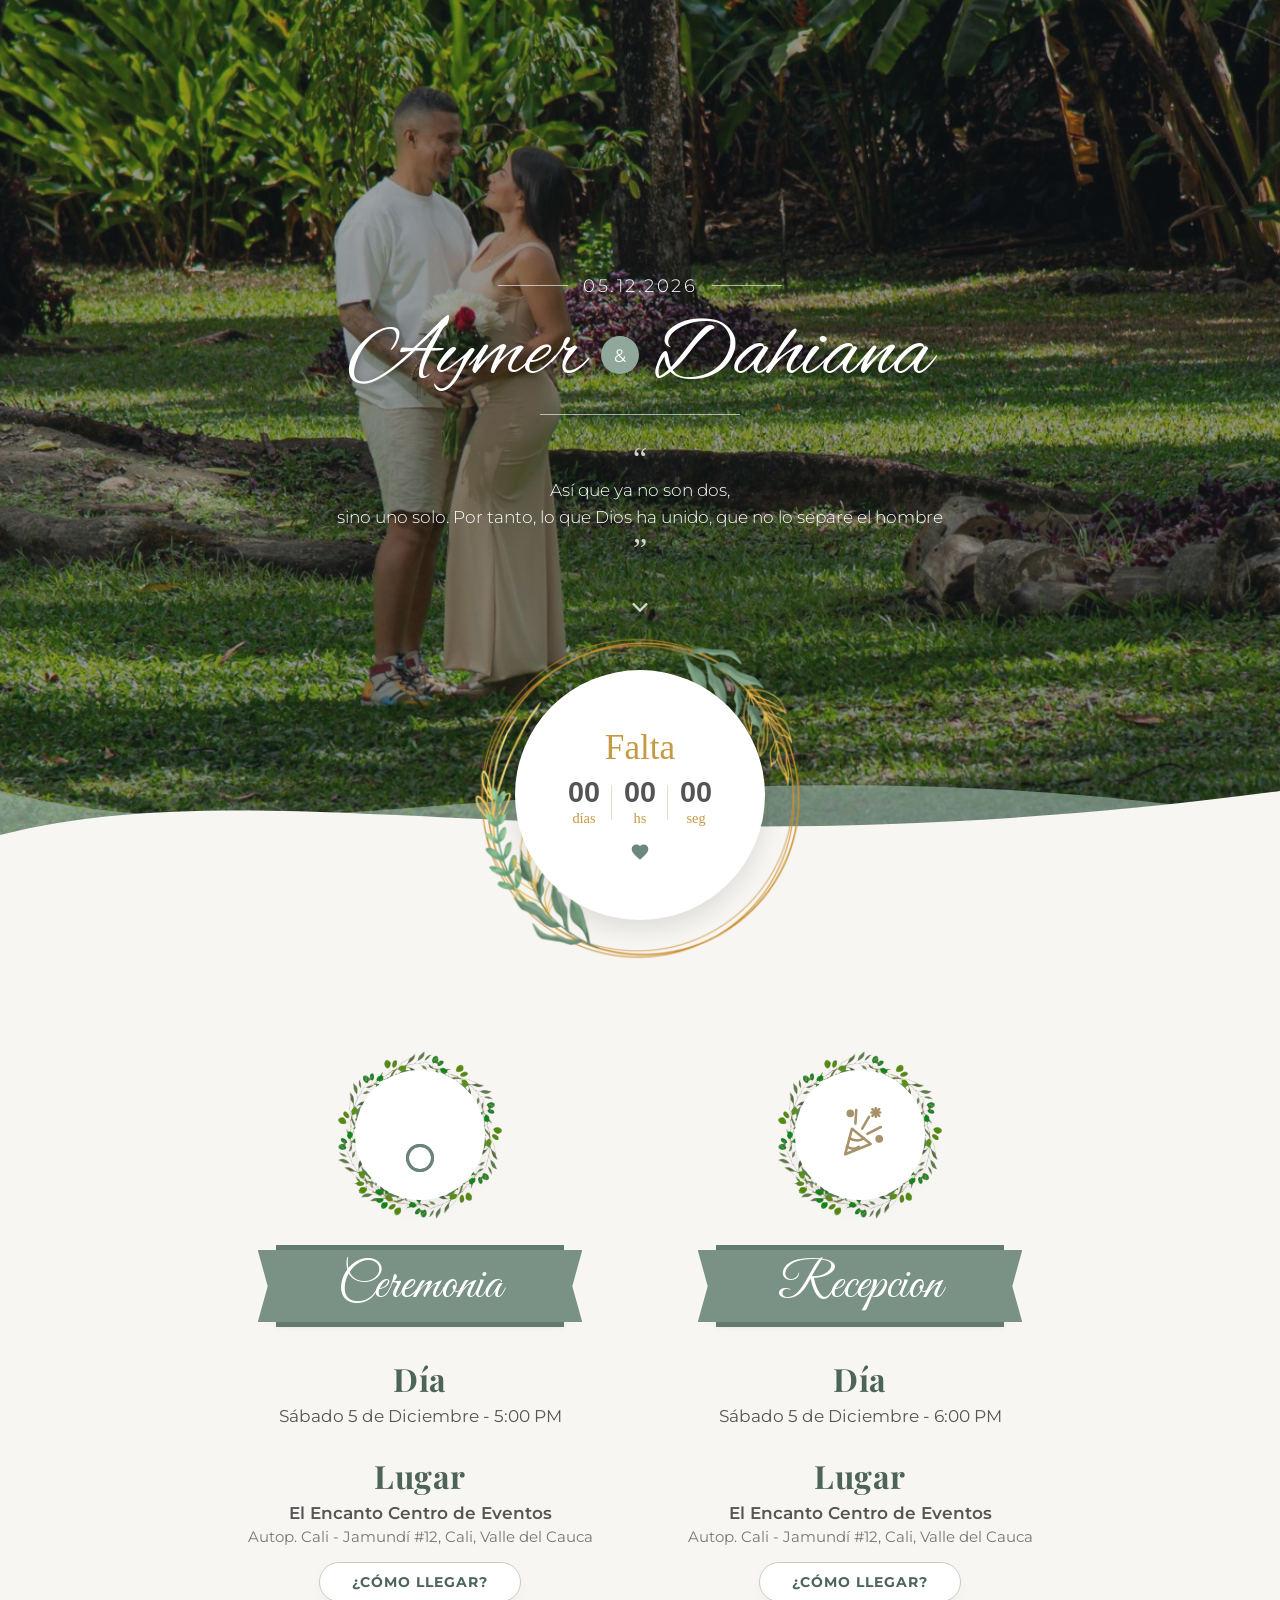
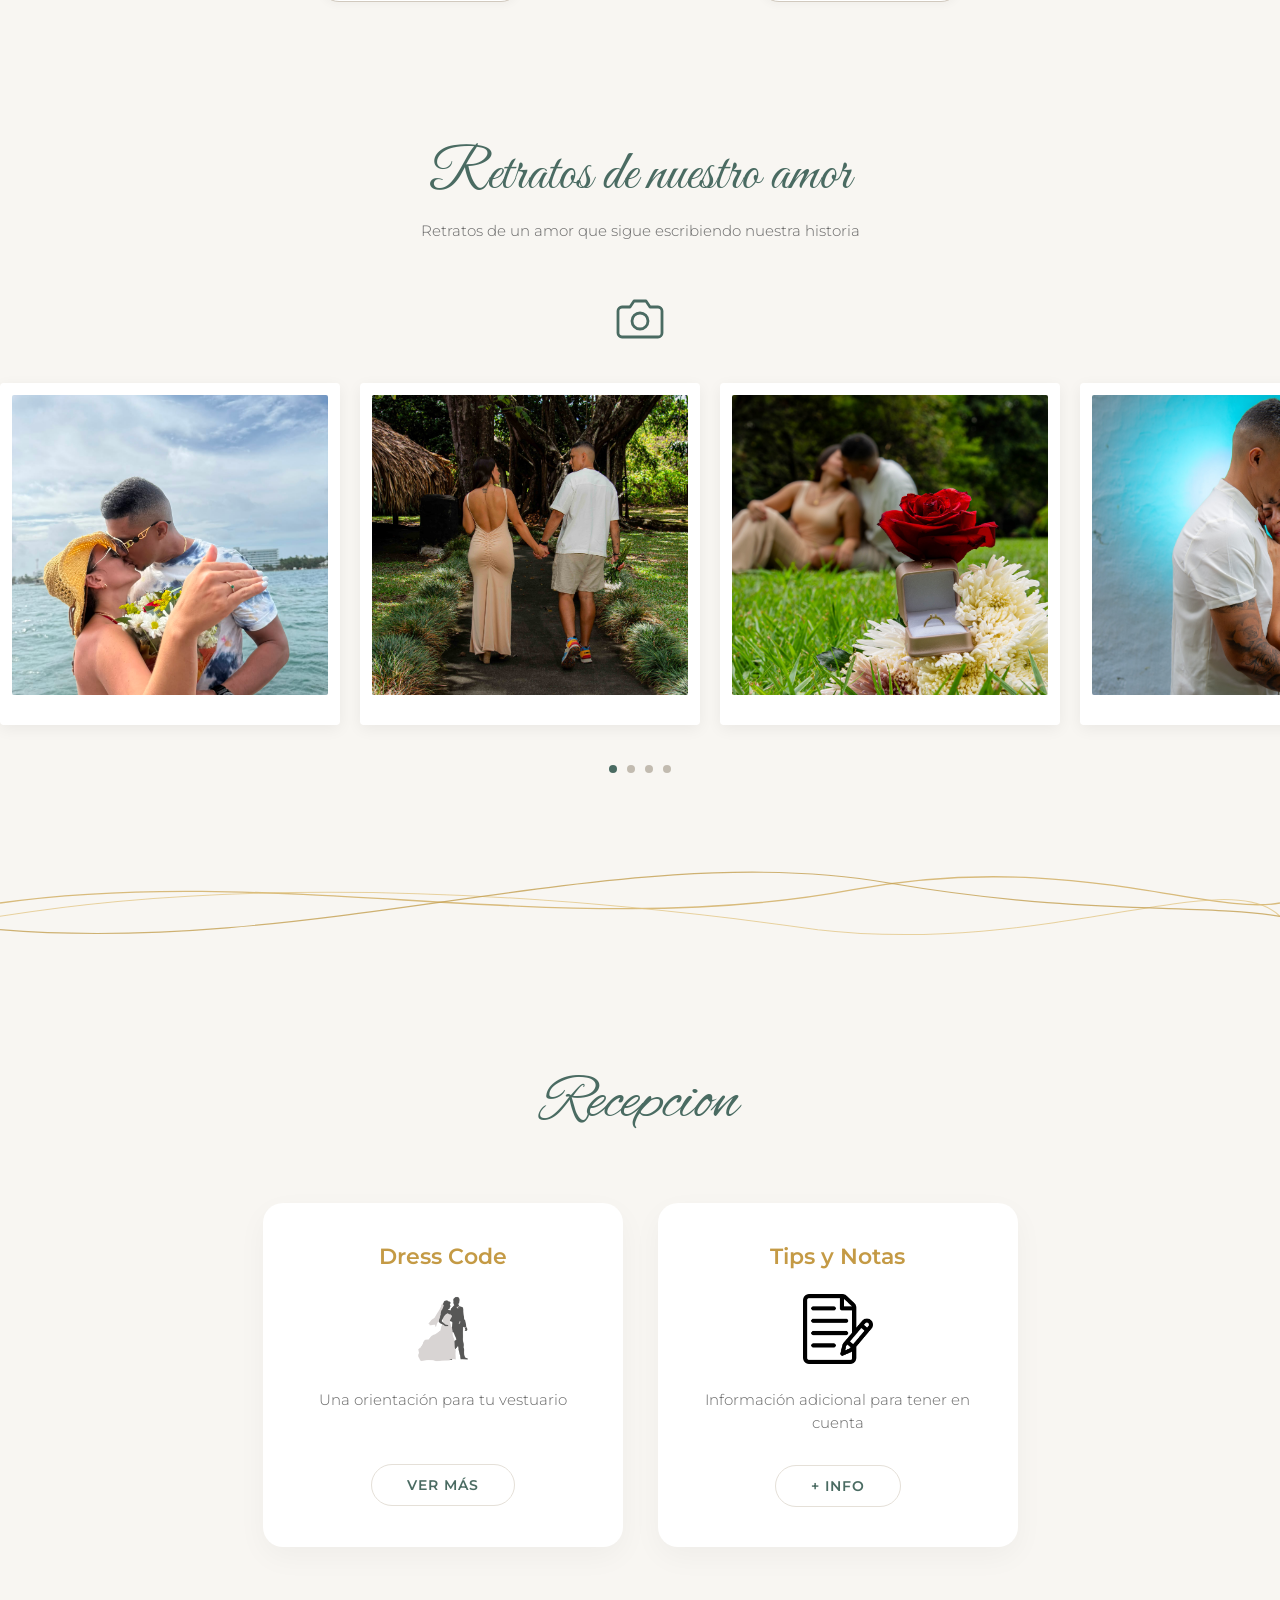
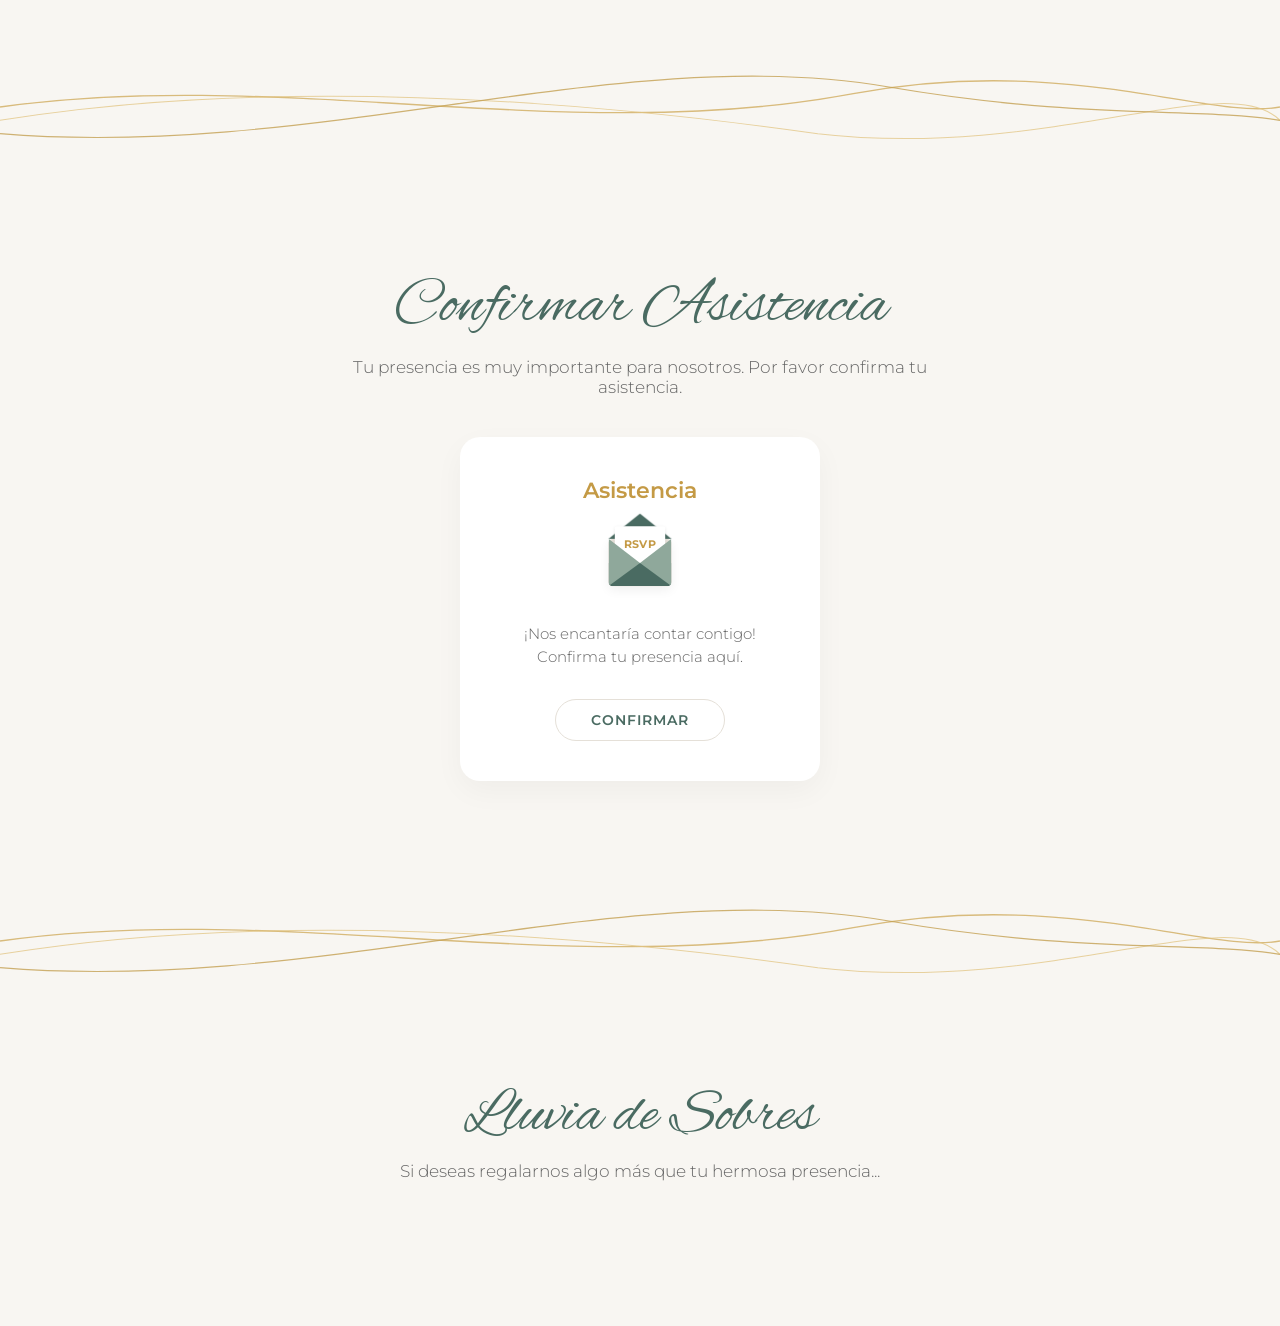
==== Invitacion dahiana/front/bosquejo.html @ 70ae139c "boda codigo completo" ====
<!DOCTYPE html>
<html lang="es">
<head>
    <meta charset="UTF-8">
    <meta name="viewport" content="width=device-width, initial-scale=1.0">
    <title>Invitación de Boda - Dahiana & Aymer</title>

    <!-- Fuentes Tipográficas Consolidadas -->
    <link rel="preconnect" href="https://fonts.googleapis.com">
    <link rel="preconnect" href="https://fonts.gstatic.com" crossorigin>
    <link href="https://fonts.googleapis.com/css2?family=Alex+Brush&family=Great+Vibes&family=Montserrat:ital,wght@0,300;0,400;0,500;0,600;0,700;1,300&family=Playfair+Display:ital,wght@0,600;0,700;1,400&display=swap" rel="stylesheet">

    <!-- Hojas de Estilos del Proyecto -->
    <link rel="stylesheet" href="bosquejo.css">
    <link rel="stylesheet" href="temporizador.css">
    <link rel="stylesheet" href="Dia_Boda.css">
    <link rel="stylesheet" href="Carrucel_fotos.css">
</head>
<body>

<!-- ==========================================
     1. PORTADA PRINCIPAL CON ONDA INCORPORADA
     ========================================== -->
<section class="hero-cover">


    <img src="../fotos_boda/foto principal.jpeg" alt="Portada Dahiana y Hemer" class="hero-single-img">

    <div class="overlay"></div>

    <div class="hero-content">
        <div class="date-wrapper">
            <span class="line"></span>
            <p class="event-date">05.12.2026</p>
            <span class="line"></span>
        </div>

        <div class="names-wrapper">
            <h1 class="bride-groom-name">Aymer</h1>
            <span class="ampersand-badge">&</span>
            <h1 class="bride-groom-name">Dahiana</h1>
        </div>

        <div class="divider-line"></div>

        <div class="quote-wrapper">
            <span class="quote-mark">“</span>
            <p class="quote-text">
                Así que ya no son dos,<br>
                 sino uno solo. Por tanto, lo que Dios ha unido, que no lo separe el hombre
            </p>
            <span class="quote-mark">”</span>
        </div>

        <div class="scroll-down-arrow">
            <svg viewBox="0 0 24 24" width="28" height="28" stroke="currentColor" stroke-width="2" fill="none">
                <polyline points="6 9 12 15 18 9"></polyline>
            </svg>
        </div>
    </div>

    <!-- CORTE ONDULADO FIEL A LA REFERENCIA -->
    <div class="wave-divider">
        <svg viewBox="0 0 1440 320" preserveAspectRatio="none" class="wave-svg">
            <!-- Capa sutil verde salvia detrás -->
            <path fill="#8FA89B" fill-opacity="0.7" d="M0,160 C360,280 720,60 1440,200 L1440,320 L0,320 Z"></path>
            <!-- Capa principal crema al frente que realiza el corte -->
            <path fill="#F8F6F2" d="M0,224 C320,120 680,290 1440,160 L1440,320 L0,320 Z"></path>
        </svg>
    </div>
</section>

<!-- ==========================================
     2. TEMPORIZADOR MONTADO SOBRE EL CORTE
     ========================================== -->
<div class="countdown-overlap-wrapper">
    <section class="section countdown-section">
        <div class="countdown-container">
            <div class="timer-circle">
                <h2 class="timer-title">Falta</h2>

                <div class="timer" id="timer">
                    <div class="time-card">
                        <span id="days">00</span>
                        <p>días</p>
                    </div>
                    <div class="time-card">
                        <span id="hours">00</span>
                        <p>hs</p>
                    </div>
                    <div class="time-card">
                        <span id="seconds">00</span>
                        <p>seg</p>
                    </div>
                </div>

                <svg class="timer-heart" viewBox="0 0 24 24">
                    <path d="M12 21.35l-1.45-1.32C5.4 15.36 2 12.28 2 8.5 2 5.42 4.42 3 7.5 3c1.74 0 3.41.81 4.5 2.09C13.09 3.81 14.76 3 16.5 3 19.58 3 22 5.42 22 8.5c0 3.78-3.4 6.86-8.55 11.54L12 21.35z"/>
                </svg>

                <p id="expired-message" class="expired-message" style="display: none;">
                    ¡Llegó el gran día! 🎉
                </p>
            </div>
        </div>
    </section>
</div>


    <!-- ==========================================
         3. UBICACIÓN Y FECHAS (DÍA DE LA BODA)
         ========================================== -->
    <section class="events-section">
        <div class="events-container">
            
            <!-- TARJETA 1: CEREMONIA -->
            <div class="event-card">
                <div class="circle-wrapper">
                    <img src="../fotos_boda/marco2.png" alt="Marco Ceremonia" class="circle-frame">
                    <div class="icon-circle">
                        <div class="ceremony-anim-container">
                            <svg class="heart-line-svg" viewBox="0 0 100 80">
                                <path class="heart-path" d="M 50,65 C 20,40 10,25 25,12 C 35,3 45,12 50,20 C 55,12 65,3 75,12 C 90,25 80,40 50,65 Z" fill="none" stroke="#6B8378" stroke-width="3" stroke-linecap="round" stroke-linejoin="round"/>
                            </svg>
        
                            <div class="rings-wrapper">
                                <div class="ring ring-left"></div>
                                <div class="ring ring-right"></div>
                            </div>
                        </div>
                    </div>
                </div>

                <div class="ribbon-banner">
                    <h2>Ceremonia</h2>
                </div>

                <div class="info-content">
                    <div class="event-block">
                        <h3>Día</h3>
                        <p class="event-detail">Sábado 5 de Diciembre - 5:00 PM</p>
                    </div>

                    <div class="event-block">
                        <h3>Lugar</h3>
                        <p class="event-detail font-medium"> El Encanto Centro de Eventos</p>
                        <p class="event-subdetail">Autop. Cali - Jamundí #12, Cali, Valle del Cauca</p>
                        <a href="https://www.google.com/maps/place/El+Encanto+Centro+De+Eventos/@3.2912204,-76.5205644,15.98z/data=!4m6!3m5!1s0x8e309f000b661b8d:0xb6f10bed2f12b15e!8m2!3d3.2949419!4d-76.5226216!16s%2Fg%2F11yqlfv62g?entry=ttu&g_ep=EgoyMDI2MDkwMi4wIKXMDSoASAFQAw%3D%3D" target="_blank" class="location-btn">¿CÓMO LLEGAR?</a>
                    </div>
                </div>
            </div>

            <!-- TARJETA 2: FIESTA -->
            <div class="event-card">
                <div class="circle-wrapper">
                    <img src="../fotos_boda/marco2.png" alt="Marco Fiesta" class="circle-frame">
                    <div class="icon-circle">
                        <div class="popper-container">
                            <svg class="party-popper-svg" viewBox="0 0 100 100" fill="none" stroke="#A89269" stroke-width="3" stroke-linecap="round" stroke-linejoin="round">
                                <g class="popper-body">
                                    <path d="M 32,72 L 40,42 L 62,60 Z" />
                                    <path d="M 37,53 C 42,56 48,58 54,53" />
                                    <path d="M 34,63 C 39,66 44,67 48,63" />
                                </g>
                                <g class="confetti-burst">
                                    <line class="spark s1" x1="52" y1="42" x2="60" y2="28" />
                                    <line class="spark s2" x1="58" y1="48" x2="74" y2="40" />
                                    <line class="spark s3" x1="44" y1="36" x2="45" y2="20" />
                                    <circle class="dot d1" cx="38" cy="24" r="3" fill="#A89269" />
                                    <circle class="dot d2" cx="72" cy="54" r="3" fill="#A89269" />
                                    <g class="star-spark">
                                        <line x1="68" y1="28" x2="68" y2="18" />
                                        <line x1="63" y1="23" x2="73" y2="23" />
                                        <line x1="64" y1="19" x2="72" y2="27" />
                                        <line x1="64" y1="27" x2="72" y2="19" />
                                    </g>
                                </g>
                            </svg>
                        </div>
                    </div>
                </div>

                <div class="ribbon-banner">
                    <h2>Recepcion</h2>
                </div>

                <div class="info-content">
                    <div class="event-block">
                        <h3>Día</h3>
                        <p class="event-detail">Sábado 5 de Diciembre - 6:00 PM</p>
                    </div>

                    <div class="event-block">
                        <h3>Lugar</h3>
                        <p class="event-detail font-medium">El Encanto Centro de Eventos</p>
                        <p class="event-subdetail">Autop. Cali - Jamundí #12, Cali, Valle del Cauca</p>
                        <a href="https://www.google.com/maps/place/El+Encanto+Centro+De+Eventos/@3.2949668,-76.5228049,16z/data=!4m15!1m8!3m7!1s0x8e309f000b661b8d:0xb6f10bed2f12b15e!2sEl+Encanto+Centro+De+Eventos!8m2!3d3.2949419!4d-76.5226216!10e5!16s%2Fg%2F11yqlfv62g!3m5!1s0x8e309f000b661b8d:0xb6f10bed2f12b15e!8m2!3d3.2949419!4d-76.5226216!16s%2Fg%2F11yqlfv62g?entry=ttu&g_ep=EgoyMDI2MDkwMi4wIKXMDSoASAFQAw%3D%3D" target="_blank" class="location-btn">¿CÓMO LLEGAR?</a>
                    </div>
                </div>
            </div>

        </div>
    </section>

    <!-- ==========================================
         4. CARRUSEL DE FOTOS
         ========================================== -->
    <section class="gallery-section">
        <h1 class="gallery-title">Retratos de nuestro amor</h1>
            <p class="card-text">Retratos de un amor que sigue escribiendo nuestra historia</p>
        <div class="camera-icon">
            <svg xmlns="http://www.w3.org/2000/svg" viewBox="0 0 24 24" fill="none" stroke="#4A6B62" stroke-width="1.4" stroke-linecap="round" stroke-linejoin="round">
                <path d="M23 19a2 2 0 0 1-2 2H3a2 2 0 0 1-2-2V8a2 2 0 0 1 2-2h4l2-3h6l2 3h4a2 2 0 0 1 2 2z"></path>
                <circle cx="12" cy="13" r="4"></circle>
            </svg>
        </div>

        <div class="carousel-container" id="carouselContainer">
            <div class="carousel-track" id="carouselTrack">
                <div class="photo-card"><img src="../fotos_boda/WhatsApp Image 2026-09-07 at 1.26.40 PM.jpeg"Boda 1"></div>
                <div class="photo-card"><img src="../fotos_boda/IMG_0559.JPG.jpeg"Boda 3"></div>
                <div class="photo-card"><img src="../fotos_boda/IMG_0561.JPG.jpeg"Boda 4"></div>

                <!-- Duplicado exacto para el efecto infinito -->
                <div class="photo-card"><img src="../fotos_boda/IMG_0624.JPG.jpeg"Boda 1"></div>
                <div class="photo-card"><img src="../fotos_boda/WhatsApp Image 2026-09-07 at 1.26.40 PM.jpeg"Boda 2"></div>
                <div class="photo-card"><img src="../fotos_boda/IMG_0559.JPG.jpeg"Boda 4"></div>
            </div>
        </div>

        <div class="carousel-dots">
            <span class="dot active"></span>
            <span class="dot"></span>
            <span class="dot"></span>
            <span class="dot"></span>
        </div>
    </section>

    <!-- DIVISOR ONDULADO DORADO (Insertar entre secciones) -->
<div class="ribbon-divider ribbon-divider-straight" aria-hidden="true">
    <svg viewBox="0 0 1440 180" preserveAspectRatio="none">
        <path d="M0,90 C320,30 640,150 960,70 C1200,10 1360,110 1440,90" 
              stroke="#D3B168" stroke-width="2" fill="none" opacity="0.85"/>
        <path d="M0,110 C280,50 600,70 920,130 C1180,170 1380,30 1440,110" 
              stroke="#E2C482" stroke-width="1.5" fill="none" opacity="0.75"/>
        <path d="M0,130 C360,170 700,-10 1000,60 C1220,110 1350,90 1440,110" 
              stroke="#C5A053" stroke-width="1.8" fill="none" opacity="0.8"/>
    </svg>
</div>


    <!-- ==========================================
         SCRIPTS UNIFICADOS DEL PROYECTO
         ========================================== -->
    <script>
        document.addEventListener('DOMContentLoaded', () => {
            
            // Lógica 1: Temporizador de Cuenta Regresiva
            const FECHA_BODA = "2026-12-05T16:30:00";
            const targetDate = new Date(FECHA_BODA).getTime();

            const daysEl = document.getElementById("days");
            const hoursEl = document.getElementById("hours");
            const secondsEl = document.getElementById("seconds");
            const timerContainer = document.getElementById("timer");
            const expiredMessage = document.getElementById("expired-message");

            function updateCountdown() {
                const now = new Date().getTime();
                const difference = targetDate - now;

                if (difference <= 0) {
                    clearInterval(timerInterval);
                    if (timerContainer) timerContainer.style.display = "none";
                    if (expiredMessage) expiredMessage.style.display = "block";
                    return;
                }

                const days = Math.floor(difference / (1000 * 60 * 60 * 24));
                const hours = Math.floor((difference % (1000 * 60 * 60 * 24)) / (1000 * 60 * 60));
                const seconds = Math.floor((difference % (1000 * 60)) / 1000);

                if (daysEl) daysEl.innerText = String(days).padStart(2, '0');
                if (hoursEl) hoursEl.innerText = String(hours).padStart(2, '0');
                if (secondsEl) secondsEl.innerText = String(seconds).padStart(2, '0');
            }

            updateCountdown();
            const timerInterval = setInterval(updateCountdown, 1000);

            // Lógica 2: Carrusel de Fotos Interactivo
            const container = document.getElementById('carouselContainer');
            const track = document.getElementById('carouselTrack');
            const dots = document.querySelectorAll('.dot');

            if (container && track) {
                container.addEventListener('mouseenter', () => {
                    track.style.animationPlayState = 'paused';
                });

                container.addEventListener('mouseleave', () => {
                    track.style.animationPlayState = 'running';
                });
            }

            if (dots.length > 0) {
                let activeDotIndex = 0;
                setInterval(() => {
                    dots[activeDotIndex].classList.remove('active');
                    activeDotIndex = (activeDotIndex + 1) % dots.length;
                    dots[activeDotIndex].classList.add('active');
                }, 3000);
            }
        });
    </script>

    <!-- ==========================================
     SECCIÓN: DETALLES DE LA FIESTA (DISEÑO PLANO)
     ========================================== -->
<section class="fiesta-details-section">

    <div class="fiesta-header">
        <h2 class="fiesta-title">Recepcion</h2>
    </div>

    <div class="cards-grid">
        <!-- TARJETA 1: DRESS CODE -->
        <div class="fiesta-card">
            <h3 class="card-title">Dress Code</h3>
            
            <!-- Ruta de imagen modificable -->
            <div class="card-icon-wrapper">
                <img src="../fotos_boda/novios.png" alt="Dress Code" class="card-custom-icon">
            </div>

            <p class="card-text">Una orientación para tu vestuario</p>

            <button class="modal-trigger-btn" onclick="openModal('modal-dresscode')">VER MÁS</button>
        </div>

        <!-- TARJETA 2: TIPS Y NOTAS -->
        <div class="fiesta-card">
            <h3 class="card-title">Tips y Notas</h3>
            
            <!-- Ruta de imagen modificable -->
            <div class="card-icon-wrapper">
                <img src="../fotos_boda/notas.png" alt="Tips y Notas" class="card-custom-icon">
            </div>

            <p class="card-text">Información adicional para tener en cuenta</p>

            <button class="modal-trigger-btn" onclick="openModal('modal-tips')">+ INFO</button>
        </div>
    </div>
</section>



<!-- ==========================================
     VENTANAS EMERGENTES (MODALES CON TEXTO EXACTO)
     ========================================== -->

<!-- MODAL 1: DRESS CODE (Basado en tu Imagen 1) -->
<div id="modal-dresscode" class="modal-overlay">
    <div class="modal-box modal-dresscode-box">
        <button class="modal-close-btn" onclick="closeModal('modal-dresscode')">&times;</button>
        
        <h3 class="modal-subtitle-serif">Código de Vestimenta</h3>
        
        <!-- Espacio reservado para tu imagen personalizada -->
        <div class="modal-image-container">
            <img src="../fotos_boda/trajeyvestido.png" alt="Ilustración Dress Code" class="modal-custom-img">
        </div>

        <h2 class="modal-title-cursive">Formal</h2>

        <p class="modal-reservation-text">
            Se reserva el color <br>
            <strong>BLANCO</strong> <br>
            para la novia
        </p>
    </div>
</div>

<!-- MODAL 2: TIPS Y NOTAS (Basado en tu Imagen 2 - Texto Exacto) -->
<div id="modal-tips" class="modal-overlay">
    <div class="modal-box modal-tips-box">
        <button class="modal-close-btn modal-close-dark" onclick="closeModal('modal-tips')">&times;</button>
        
        <!-- Icono de Portapapeles -->
        <div class="modal-header-icon">
            <svg viewBox="0 0 24 24" width="40" height="40" fill="none" stroke="#D3B168" stroke-width="1.8" stroke-linecap="round" stroke-linejoin="round">
                <path d="M16 4h2a2 2 0 0 1 2 2v14a2 2 0 0 1-2 2H6a2 2 0 0 1-2-2V6a2 2 0 0 1 2-2h2"></path>
                <rect x="8" y="2" width="8" height="4" rx="1" ry="1"></rect>
                <path d="M9 14l2 2 4-4"></path>
            </svg>
        </div>

        <h3 class="modal-tips-title">Tips y Notas</h3>

        <div class="modal-tips-body">
            <p class="tip-item">
                <strong>• Puntualidad:</strong> les agradecemos ser puntuales.
            </p>

            <p class="tip-item">
                <strong>• Confirmación de asistencia:</strong> Para nosotros es muy importante contar con tu presencia. Te agradecemos confirmar tu asistencia antes del 1 de noviembre del 2026, ya que después de esa fecha se cerrará la lista de ingreso y no será posible realizar cambios.
            </p>

            <p class="tip-item">
                <strong>• Sin niños:</strong> Con mucho cariño, esta será una celebración sólo para adultos, gracias por comprendernos.
            </p>

            <div class="contact-block">
                <p class="contact-header"><strong>• Para información adicional, escríbenos a nuestros números de contacto:</strong></p>
                <p class="contact-numbers">
                     <a href="tel:+573158637587">(+57)  321 8644645</a>
                </p>
            </div>
        </div>
    </div>
</div>

<!-- SCRIPT DE CONTROL -->
<script>
    function openModal(modalId) {
        const modal = document.getElementById(modalId);
        if (modal) modal.classList.add('active');
    }

    function closeModal(modalId) {
        const modal = document.getElementById(modalId);
        if (modal) modal.classList.remove('active');
    }

    window.addEventListener('click', function(event) {
        if (event.target.classList.contains('modal-overlay')) {
            event.target.classList.remove('active');
        }
    });
</script>
<!-- DIVISOR ONDULADO DORADO (Insertar entre secciones) -->
<div class="ribbon-divider ribbon-divider-straight" aria-hidden="true">
    <svg viewBox="0 0 1440 180" preserveAspectRatio="none">
        <path d="M0,90 C320,30 640,150 960,70 C1200,10 1360,110 1440,90" 
              stroke="#D3B168" stroke-width="2" fill="none" opacity="0.85"/>
        <path d="M0,110 C280,50 600,70 920,130 C1180,170 1380,30 1440,110" 
              stroke="#E2C482" stroke-width="1.5" fill="none" opacity="0.75"/>
        <path d="M0,130 C360,170 700,-10 1000,60 C1220,110 1350,90 1440,110" 
              stroke="#C5A053" stroke-width="1.8" fill="none" opacity="0.8"/>
    </svg>
</div>
<!-- ==========================================
     SECCIÓN: CONFIRMACIÓN DE ASISTENCIA (CENTRADA)
     ========================================== -->
<section class="rsvp-section">

    <!-- Título fuera de la card -->
    <div class="rsvp-header">
        <h2 class="rsvp-title">Confirmar Asistencia</h2>
        <p class="rsvp-subtitle">Tu presencia es muy importante para nosotros. Por favor confirma tu asistencia.</p>
    </div>

    <!-- Contenedor centrado para la tarjeta -->
    <div class="rsvp-card-container">
        <!-- Tarjeta individual con la misma clase .fiesta-card -->
        <div class="fiesta-card rsvp-card rsvp-observer">
            <h3 class="card-title">Asistencia</h3>
            
            <!-- Animación CSS: Carta/Sobre abriéndose al scroll -->
            <div class="card-icon-wrapper">
                <div class="envelope-wrapper">
                    <div class="envelope">
                        <div class="envelope-flap"></div>
                        <div class="envelope-pocket"></div>
                        <div class="envelope-letter">
                            <span class="letter-text">RSVP</span>
                        </div>
                    </div>
                </div>
            </div>

            <p class="card-text">¡Nos encantaría contar contigo! Confirma tu presencia aquí.</p>

            <!-- Botón de redirección editable -->
            <a href="https://forms.cloud.microsoft/pages/responsepage.aspx?id=DQSIkWdsW0yxEjajBLZtrQAAAAAAAAAAAAZAAJwFTbpUNDNHSVFHMlNKOUhXWFhCSTBYRjc1VVdPUy4u&origin=lprLink&route=shorturl" target="_blank" class="modal-trigger-btn rsvp-btn">
                CONFIRMAR
            </a>
        </div>
    </div>
</section>

<!-- SCRIPT INTERSECTION OBSERVER -->
<script>
    document.addEventListener("DOMContentLoaded", function () {
        const observerOptions = {
            root: null,
            threshold: 0.4 // Se activa al visibilizar el 40% de la tarjeta
        };

        const rsvpObserver = new IntersectionObserver((entries, observer) => {
            entries.forEach(entry => {
                if (entry.isIntersecting) {
                    entry.target.classList.add("animate");
                    observer.unobserve(entry.target);
                }
            });
        }, observerOptions);

        const rsvpCard = document.querySelector(".rsvp-observer");
        if (rsvpCard) {
            rsvpObserver.observe(rsvpCard);
        }
    });
</script>

<!-- DIVISOR ONDULADO DORADO (Insertar entre secciones) -->
<div class="ribbon-divider ribbon-divider-straight" aria-hidden="true">
    <svg viewBox="0 0 1440 180" preserveAspectRatio="none">
        <path d="M0,90 C320,30 640,150 960,70 C1200,10 1360,110 1440,90" 
              stroke="#D3B168" stroke-width="2" fill="none" opacity="0.85"/>
        <path d="M0,110 C280,50 600,70 920,130 C1180,170 1380,30 1440,110" 
              stroke="#E2C482" stroke-width="1.5" fill="none" opacity="0.75"/>
        <path d="M0,130 C360,170 700,-10 1000,60 C1220,110 1350,90 1440,110" 
              stroke="#C5A053" stroke-width="1.8" fill="none" opacity="0.8"/>
    </svg>
</div>

<!-- ==========================================
     SECCIÓN: LLUVIA DE SOBRES CON ANIMACIÓN COMPLETA
     ========================================== -->
<section class="lluvia-sobres-section">
    <h2 class="sobres-title">Lluvia de Sobres</h2>
    <p class="sobres-subtitle">Si deseas regalarnos algo más que tu hermosa presencia...</p>

    <div class="sobres-icon-wrapper" aria-hidden="true">
        <svg viewBox="0 0 100 80" class="envelope-draw-svg">
            <!-- Fondo de la carta/ interior -->
            <path d="M 12,25 L 88,25 L 88,68 L 12,68 Z" class="envelope-paper" />

            <!-- Silueta del cuerpo del sobre -->
            <rect x="5" y="20" width="90" height="55" rx="4" class="draw-line body-line" />
            
            <!-- Pliegues inferiores internos -->
            <path d="M 5,75 L 42,45" class="draw-line fold-line-1" />
            <path d="M 95,75 L 58,45" class="draw-line fold-line-2" />

            <!-- Solapa superior (Animada en grupo para poder rotar) -->
            <g class="flap-group">
                <path d="M 5,20 L 50,52 L 95,20" class="draw-line flap-line" />
            </g>
        </svg>
    </div>
</section>
</script>

<!-- ELEMENTO DE AUDIO LOCAL -->
<audio id="wedding-audio" loop preload="auto">
    <source src="../fotos_boda/Melendi%20-%20Destino%20o%20Casualidad%20ft%20(mp3cut.net).mp3" type="audio/mpeg">
    <source src="fotos_boda/Melendi%20-%20Destino%20o%20Casualidad%20ft%20(mp3cut.net).mp3" type="audio/mpeg">
    Tu navegador no soporta la reproducción de audio.
</audio>

<script>
document.addEventListener("DOMContentLoaded", function () {
    const audio = document.getElementById("wedding-audio");
    const musicBtn = document.getElementById("music-toggle-btn");
    const musicIcon = document.getElementById("music-icon");

    audio.volume = 0.8;

    // Función para intentar reproducir y actualizar los controles
    function playAudio() {
        const playPromise = audio.play();
        if (playPromise !== undefined) {
            playPromise.then(() => {
                if (musicBtn) musicBtn.classList.add("playing");
                if (musicIcon) musicIcon.textContent = "🔊";
            }).catch((err) => {
                console.log("Error al iniciar audio:", err);
                if (musicBtn) musicBtn.classList.remove("playing");
                if (musicIcon) musicIcon.textContent = "🔈";
            });
        }
    }

    // Función para pausar
    function pauseAudio() {
        audio.pause();
        if (musicBtn) musicBtn.classList.remove("playing");
        if (musicIcon) musicIcon.textContent = "🔈";
    }

    // Verificar si se accedió desde el botón de la portada (con ?autoplay=true)
    const urlParams = new URLSearchParams(window.location.search);
    if (urlParams.get('autoplay') === 'true') {
        playAudio();
    }

    // Respaldo de seguridad: si el usuario hace clic o scroll en la invitación, reintentar reproducción
    function forcePlayOnInteraction() {
        if (audio.paused) {
            playAudio();
        }
        window.removeEventListener("click", forcePlayOnInteraction);
        window.removeEventListener("touchstart", forcePlayOnInteraction);
    }

    window.addEventListener("click", forcePlayOnInteraction, { once: true });
    window.addEventListener("touchstart", forcePlayOnInteraction, { once: true });

    // Alternar con el botón flotante superior derecho
    if (musicBtn) {
        musicBtn.addEventListener("click", function (e) {
            e.stopPropagation();
            if (audio.paused) {
                playAudio();
            } else {
                pauseAudio();
            }
        });
    }
});
</script>
</body>
</html>
---- Invitacion dahiana/front/bosquejo.css ----
/* ==========================================
   1. RESET & VARIABLES GLOBALES (ESTILO FIXDATE)
   ========================================== */
@import url('https://fonts.googleapis.com/css2?family=Alex+Brush&family=Montserrat:ital,wght@0,300;0,400;0,500;0,600;0,700;1,300&display=swap');

:root {
    --bg-cream: #F8F6F2;
    --bg-card: #EFECE6;
    --green-sage: #8FA89B;
    --green-dark: #4A6B62;
    --gold-accent: #D3B168;
    --text-dark: #333333;
    --text-muted: #666666;
}

* {
    margin: 0;
    padding: 0;
    box-sizing: border-box;
}

/* Fuerza el flujo vertical continuo en el sitio */
body, html {
    width: 100%;
    margin: 0;
    padding: 0;
    display: block !important;
    background-color: var(--bg-cream);
    font-family: 'Montserrat', sans-serif;
    color: var(--text-dark);
    overflow-x: hidden;
    scroll-behavior: smooth;
}

/* Forzar estructuración vertical por secciones */
section, 
.section, 
.hero-cover, 
.events-section, 
.gallery-section {
    display: flex !important;
    flex-direction: column !important;
    width: 100% !important;
    max-width: 100% !important;
    box-sizing: border-box;
    clear: both;
}

/* ==========================================
   2. PORTADA PRINCIPAL (HERO)
   ========================================== */
.hero-cover {
    position: relative;
    width: 100%;
    height: 100vh;
    display: flex;
    justify-content: center;
    align-items: center;
    overflow: hidden;
    background-color: var(--bg-cream);
}

/* Única Imagen Principal de Portada */
.hero-single-img {
    position: absolute;
    top: 0;
    left: 0;
    width: 100%;
    height: 100%;
    object-fit: cover;
    object-position: 35% center;
    z-index: 0;
}

/* Capa de Oscurecimiento (40% de opacidad) */
.overlay {
    position: absolute;
    top: 0;
    left: 0;
    width: 100%;
    height: 100%;
    background: rgba(30, 38, 44, 0.40);
    z-index: 1;
}

.music-btn {
    position: fixed;
    top: 25px;
    right: 25px;
    width: 44px;
    height: 44px;
    background-color: rgba(255, 255, 255, 0.25);
    border: 1px solid rgba(255, 255, 255, 0.5);
    border-radius: 50%;
    color: #FFFFFF;
    display: flex;
    justify-content: center;
    align-items: center;
    cursor: pointer;
    backdrop-filter: blur(6px);
    z-index: 100;
    transition: transform 0.2s ease;
}

.music-btn:hover {
    transform: scale(1.08);
}

.hero-content {
    position: relative;
    z-index: 2;
    color: #FFFFFF;
    text-align: center;
    max-width: 700px;
    padding: 0 20px;
    display: flex;
    flex-direction: column;
    align-items: center;
    justify-content: center;
}

.date-wrapper {
    display: flex;
    align-items: center;
    gap: 15px;
    margin-bottom: 15px;
}

.date-wrapper .line {
    height: 1px;
    width: 70px;
    background-color: rgba(255, 255, 255, 0.6);
}

.event-date {
    font-family: 'Montserrat', sans-serif;
    font-size: 1.1rem;
    letter-spacing: 2.5px;
    font-weight: 300;
}

.names-wrapper {
    display: flex;
    align-items: center;
    gap: 15px;
}

/* Tipografía Principal 'Alex Brush' */
.bride-groom-name {
    font-family: 'Alex Brush', cursive;
    font-size: 5.5rem;
    font-weight: 400;
    line-height: 1;
    text-shadow: 0 2px 8px rgba(0,0,0,0.3);
}

.ampersand-badge {
    background-color: var(--green-sage);
    color: #FFFFFF;
    width: 38px;
    height: 38px;
    border-radius: 50%;
    display: flex;
    justify-content: center;
    align-items: center;
    font-family: 'Montserrat', sans-serif;
    font-size: 1.1rem;
}

.divider-line {
    width: 200px;
    height: 1px;
    background-color: rgba(255, 255, 255, 0.6);
    margin: 15px 0 25px 0;
}

.quote-mark {
    font-family: 'Georgia', serif;
    font-size: 2rem;
    opacity: 0.8;
}

.quote-text {
    font-family: 'Montserrat', sans-serif;
    font-size: 1.05rem;
    font-weight: 300;
    line-height: 1.6;
}

.scroll-down-arrow {
    margin-top: 25px;
    color: rgba(255, 255, 255, 0.8);
    animation: bounce 2s infinite;
}

@keyframes bounce {
    0%, 20%, 50%, 80%, 100% { transform: translateY(0); }
    40% { transform: translateY(-8px); }
    60% { transform: translateY(-4px); }
}

/* ==========================================
   3. CORTE ONDULADO DOBLE
   ========================================== */
.wave-divider {
    position: absolute;
    bottom: -1px;
    left: 0;
    width: 100%;
    line-height: 0;
    z-index: 3;
    pointer-events: none;
}

.wave-svg {
    width: 100%;
    height: 220px;
    display: block;
}

/* ==========================================
   4. TEMPORIZADOR ELEVADO (+40% ADICIONAL)
   ========================================== */
.countdown-overlap-wrapper {
    position: relative;
    width: 100%;
    z-index: 10;
    margin-top: -295px; /* Elevación incrementada un 40% adicional */
    display: flex;
    justify-content: center;
    pointer-events: none;
}

.countdown-section {
    pointer-events: auto;
    background: transparent !important;
    padding: 0 !important;
    width: 100%;
    display: flex !important;
    justify-content: center;
}

.countdown-container {
    display: flex;
    justify-content: center;
    align-items: center;
    width: 100%;
}

/* ==========================================
   5. EVENTOS Y UBICACIONES (DÍA DE LA BODA)
   ========================================== */
.events-section, 
.gallery-section {
    padding: 60px 20px;
    align-items: center;
    background-color: var(--bg-cream);
}

.events-container {
    display: flex;
    flex-direction: row;
    flex-wrap: wrap;
    justify-content: center;
    gap: 40px;
    width: 100%;
    max-width: 1100px;
    margin: 0 auto;
}

.event-card {
    flex: 1 1 350px;
    max-width: 450px;
    display: flex;
    flex-direction: column;
    align-items: center;
}

/* ==========================================
   6. RESPONSIVO PARA MÓVILES (+40% ELEVACIÓN)
   ========================================== */
@media (max-width: 768px) {
    .bride-groom-name { 
        font-size: 3.8rem; 
    }

    .wave-svg {
        height: 140px;
    }

    .countdown-overlap-wrapper {
        margin-top: -195px; /* Elevado proporcionalmente para tablets y celulares grandes */
    }

    .events-container {
        flex-direction: column;
        align-items: center;
    }
}

@media (max-width: 480px) {
    .bride-groom-name { 
        font-size: 3.2rem; 
    }

    .wave-svg {
        height: 100px;
    }

    .countdown-overlap-wrapper {
        margin-top: -155px; /* Elevado proporcionalmente para móviles pequeños */
    }
}
/*
*/

/* ==========================================
   ESTILOS PLANOS DE TARJETAS Y MODALES (TIPOGRAFÍA PROYECTO)
   ========================================== */
.fiesta-details-section {
    position: relative;
    padding: 80px 20px;
    background-color: var(--bg-cream, #F8F6F2);
    display: flex;
    flex-direction: column;
    align-items: center;
    width: 100%;
}

/* Encabezado */
.fiesta-header {
    text-align: center;
    margin-bottom: 50px;
}

.fiesta-title {
    font-family: 'Alex Brush', cursive;
    font-size: 4rem;
    font-weight: 400;
    color: var(--green-dark, #4A6B62);
    margin-bottom: 10px;
}

.fiesta-subtitle {
    font-family: 'Montserrat', sans-serif;
    font-size: 1.05rem;
    color: #666666;
    font-weight: 300;
    max-width: 600px;
}

/* Rejilla para 2 Tarjetas */
.cards-grid {
    display: flex;
    justify-content: center;
    gap: 35px;
    width: 100%;
    max-width: 800px;
}

/* Tarjeta individual */
.fiesta-card {
    background: #FFFFFF;
    border-radius: 20px;
    padding: 40px 30px;
    flex: 1;
    max-width: 360px;
    display: flex;
    flex-direction: column;
    align-items: center;
    text-align: center;
    box-shadow: 0 10px 30px rgba(0,0,0,0.04);
    transition: transform 0.3s ease, box-shadow 0.3s ease;
}

.fiesta-card:hover {
    transform: translateY(-5px);
    box-shadow: 0 15px 35px rgba(0,0,0,0.08);
}

.card-title {
    font-family: 'Montserrat', sans-serif;
    font-size: 1.35rem;
    color: var(--gold-accent, #D3B168);
    font-weight: 600;
    margin-bottom: 25px;
}

/* Icono personalizable en la tarjeta */
.card-icon-wrapper {
    width: 70px;
    height: 70px;
    display: flex;
    justify-content: center;
    align-items: center;
    margin-bottom: 25px;
}

.card-custom-icon {
    max-width: 100%;
    max-height: 100%;
    object-fit: contain;
}

.card-text {
    font-family: 'Montserrat', sans-serif;
    font-size: 0.95rem;
    color: #666666;
    font-weight: 300;
    line-height: 1.5;
    margin-bottom: 30px;
    min-height: 45px;
}

/* Botón estilo cápsula */
.modal-trigger-btn {
    background-color: #FFFFFF;
    color: var(--green-dark, #4A6B62);
    border: 1.5px solid #E5E0D8;
    padding: 12px 35px;
    border-radius: 30px;
    font-family: 'Montserrat', sans-serif;
    font-size: 0.85rem;
    font-weight: 600;
    letter-spacing: 1px;
    cursor: pointer;
    transition: all 0.3s ease;
}

.modal-trigger-btn:hover {
    background-color: var(--green-sage, #8FA89B);
    color: #FFFFFF;
    border-color: var(--green-sage, #8FA89B);
}

/* Ventanas Emergentes (Modales) */
.modal-overlay {
    position: fixed;
    top: 0;
    left: 0;
    width: 100%;
    height: 100%;
    background: rgba(30, 38, 44, 0.65);
    backdrop-filter: blur(4px);
    display: none;
    justify-content: center;
    align-items: center;
    z-index: 1000;
    padding: 20px;
}

.modal-overlay.active {
    display: flex;
}

.modal-box {
    background: var(--bg-cream, #F8F6F2);
    border-radius: 24px;
    padding: 45px 35px;
    max-width: 500px;
    width: 100%;
    max-height: 88vh;
    overflow-y: auto;
    position: relative;
    box-shadow: 0 20px 40px rgba(0,0,0,0.2);
    text-align: center;
    animation: modalFadeIn 0.3s ease;
}

@keyframes modalFadeIn {
    from { opacity: 0; transform: translateY(-20px); }
    to { opacity: 1; transform: translateY(0); }
}

.modal-close-btn {
    position: absolute;
    top: 18px;
    right: 22px;
    background: none;
    border: none;
    font-size: 1.8rem;
    color: #888888;
    cursor: pointer;
    transition: color 0.2s ease;
}

.modal-close-btn:hover {
    color: var(--green-dark, #4A6B62);
}

.modal-title {
    font-family: 'Alex Brush', cursive;
    font-size: 3.5rem;
    font-weight: 400;
    color: var(--green-dark, #4A6B62);
    margin-bottom: 20px;
    line-height: 1.1;
}

/* ==========================================
   AJUSTE ESPECÍFICO: MODAL DRESS CODE
   ========================================== */
.modal-image-container {
    width: 100%;
    display: flex;
    justify-content: center;
    align-items: center;
    margin: 20px 0 25px 0;
}

/* Imagen de vestuario centrada y pequeña */
.modal-custom-img {
    max-width: 110px;
    height: auto;
    object-fit: contain;
    display: block;
    margin: 0 auto;
}

.modal-description {
    font-family: 'Montserrat', sans-serif;
    font-size: 1rem;
    color: #444444;
    font-weight: 300;
    line-height: 1.6;
    margin-bottom: 14px;
}

.modal-description strong {
    font-weight: 600;
}

.modal-note {
    font-family: 'Montserrat', sans-serif;
    font-size: 0.9rem;
    color: #777777;
    font-style: italic;
    margin-top: 20px;
}

/* ==========================================
   AJUSTE ESPECÍFICO: MODAL TIPS Y NOTAS (ESPACIEDO AIREADO)
   ========================================== */
.modal-header-icon {
    display: flex;
    justify-content: center;
    align-items: center;
    margin-bottom: 15px;
}

.modal-tips-list {
    text-align: left;
    list-style: none;
    padding: 10px 5px 0 5px;
}

.modal-tips-list li,
.tip-item {
    font-family: 'Montserrat', sans-serif;
    font-size: 0.95rem;
    font-weight: 300;
    color: #444444;
    margin-bottom: 24px; /* Mayor separación entre ítems para evitar saturación */
    line-height: 1.7;    /* Altura de línea para respirar entre párrafos */
}

.modal-tips-list li:last-child,
.tip-item:last-child {
    margin-bottom: 10px;
}

.modal-tips-list li strong,
.tip-item strong {
    font-weight: 600;
    color: var(--green-dark, #4A6B62);
}

.contact-block {
    margin-top: 30px;
    padding-top: 20px;
    border-top: 1px solid #EAE5DC;
    text-align: center;
}

.contact-header {
    font-family: 'Montserrat', sans-serif;
    font-size: 0.95rem;
    color: var(--green-dark, #4A6B62);
    margin-bottom: 12px;
    line-height: 1.5;
}

.contact-numbers {
    font-family: 'Montserrat', sans-serif;
    font-size: 0.95rem;
    color: var(--gold-accent, #D3B168);
    line-height: 1.8;
}

.contact-numbers a {
    color: var(--green-dark, #4A6B62);
    text-decoration: underline;
}

/* Responsivo para Celulares */
@media (max-width: 768px) {
    .cards-grid {
        flex-direction: column;
        align-items: center;
    }

    .fiesta-card {
        width: 100%;
        max-width: 100%;
    }
    
    .fiesta-title {
        font-size: 3.2rem;
    }

    .modal-box {
        padding: 35px 20px;
    }

    .modal-custom-img {
        max-width: 90px;
    }
}
/* ==========================================
   SECCIÓN CONFIRMACIÓN DE ASISTENCIA (RSVP)
   ========================================== */
.rsvp-section {
    position: relative;
    padding: 80px 20px;
    background-color: var(--bg-cream, #F8F6F2);
    display: flex;
    flex-direction: column;
    align-items: center;
    justify-content: center;
    width: 100%;
}

/* Encabezado fuera de la card con tipografía del proyecto */
.rsvp-header {
    text-align: center;
    margin-bottom: 40px;
}

.rsvp-title {
    font-family: 'Alex Brush', cursive;
    font-size: 4rem;
    font-weight: 400;
    color: var(--green-dark, #4A6B62);
    margin-bottom: 10px;
}

.rsvp-subtitle {
    font-family: 'Montserrat', sans-serif;
    font-size: 1.05rem;
    color: #666666;
    font-weight: 300;
    max-width: 600px;
}

/* Contenedor que fuerza el centrado perfecto en PC y Móvil */
.rsvp-card-container {
    display: flex;
    justify-content: center;
    align-items: center;
    width: 100%;
    max-width: 800px;
}

/* Ajustes específicos para el botón como enlace */
.rsvp-btn {
    text-decoration: none;
    display: inline-block;
    text-align: center;
}

/* ==========================================
   ANIMACIÓN CSS SOBRE ABRIÉNDOSE
   ========================================== */
.envelope-wrapper {
    width: 60px;
    height: 45px;
    position: relative;
}

.envelope {
    position: relative;
    width: 100%;
    height: 100%;
    background-color: #E5E0D8;
    border-radius: 4px;
    box-shadow: 0 4px 10px rgba(0,0,0,0.06);
    transition: transform 0.6s ease;
}

/* Bolsillo frontal del sobre */
.envelope-pocket {
    position: absolute;
    bottom: 0;
    left: 0;
    width: 0;
    height: 0;
    border-left: 30px solid var(--green-sage, #8FA89B);
    border-right: 30px solid var(--green-sage, #8FA89B);
    border-bottom: 22px solid var(--green-dark, #4A6B62);
    border-top: 23px solid transparent;
    border-radius: 0 0 4px 4px;
    z-index: 3;
}

/* Solapa superior que rota */
.envelope-flap {
    position: absolute;
    top: 0;
    left: 0;
    width: 0;
    height: 0;
    border-left: 30px solid transparent;
    border-right: 30px solid transparent;
    border-top: 24px solid var(--green-dark, #4A6B62);
    transform-origin: top;
    transition: transform 0.6s ease, z-index 0.3s ease;
    z-index: 4;
}

/* Carta interior */
.envelope-letter {
    position: absolute;
    bottom: 4px;
    left: 6px;
    width: 48px;
    height: 35px;
    background: #FFFFFF;
    border-radius: 2px;
    z-index: 2;
    display: flex;
    justify-content: center;
    align-items: center;
    box-shadow: 0 1px 3px rgba(0,0,0,0.1);
    transition: transform 0.6s ease 0.2s;
}

.letter-text {
    font-family: 'Montserrat', sans-serif;
    font-size: 0.65rem;
    font-weight: 700;
    color: var(--gold-accent, #D3B168);
    letter-spacing: 1px;
}

/* DISPARADOR DE LA ANIMACIÓN AL HACER SCROLL */
.rsvp-card.animate .envelope-flap {
    transform: rotateX(180deg);
    z-index: 1;
}

.rsvp-card.animate .envelope-letter {
    transform: translateY(-18px);
}

.rsvp-card.animate .envelope {
    transform: scale(1.05);
}

/* Responsivo para móviles */
@media (max-width: 768px) {
    .rsvp-title {
        font-size: 3.2rem;
    }
}
/* ==========================================
   ASEGURAR QUE LAS SECCIONES Y TARJETAS QUEDEN POR ENCIMA
   ========================================== */
.fiesta-details-section,
.rsvp-section,
.fiesta-card,
.modal-box,
.fiesta-header,
.rsvp-header {
    position: relative;
    z-index: 2; /* Garantiza que las tarjetas y textos estén por encima de la animación */
}
/* ==========================================
   DIVISORES ONDULADOS MODULARES
   ========================================== */

.ribbon-divider {
    width: 100%;
    height: 120px; /* Altura regulable según qué tan grande quieras la ola */
    position: relative;
    overflow: hidden;
    pointer-events: none;
    z-index: 1;
    margin: 20px 0; /* Separación vertical con los demás bloques */
}

.ribbon-divider svg {
    width: 100%;
    height: 100%;
    display: block;
}

/* Animación sutil de respiración en las olas */
.ribbon-divider svg path {
    animation: ribbonWaveMotion 7s ease-in-out infinite alternate;
}

.ribbon-divider svg path:nth-child(2) {
    animation-duration: 9s;
    animation-delay: -2s;
}

.ribbon-divider svg path:nth-child(3) {
    animation-duration: 11s;
    animation-delay: -4s;
}

@keyframes ribbonWaveMotion {
    0% {
        transform: translateY(0px);
    }
    100% {
        transform: translateY(6px);
    }
}

/* Variación opcional: invertido horizontalmente */
.ribbon-divider.flip-x {
    transform: scaleX(-1);
}

/* Variación opcional: invertido verticalmente */
.ribbon-divider.flip-y {
    transform: scaleY(-1);
}

/* Responsivo para móviles */
@media (max-width: 768px) {
    .ribbon-divider {
        height: 80px;
    }
}
/* ==========================================
   SECCIÓN LLUVIA DE SOBRES (ANIMACIÓN SIN BUGS)
   ========================================== */

.lluvia-sobres-section {
    position: relative;
    padding: 60px 20px;
    background-color: var(--bg-cream, #F8F6F2);
    text-align: center;
    display: flex;
    flex-direction: column;
    align-items: center;
    justify-content: center;
    width: 100%;
}

.sobres-title {
    font-family: 'Alex Brush', cursive;
    font-size: 3.8rem;
    font-weight: 400;
    color: var(--green-dark, #4A6B62);
    margin-bottom: 8px;
    line-height: 1.2;
}

.sobres-subtitle {
    font-family: 'Montserrat', sans-serif;
    font-size: 1.05rem;
    font-weight: 300;
    color: #666666;
    margin-bottom: 25px;
    max-width: 600px;
}

.sobres-icon-wrapper {
    width: 75px;
    height: 60px;
    display: flex;
    align-items: center;
    justify-content: center;
}

.envelope-draw-svg {
    width: 100%;
    height: 100%;
    display: block;
    overflow: visible;
}

/* Trazo y trazado de líneas */
.draw-line {
    fill: none;
    stroke: var(--green-dark, #4A6B62);
    stroke-width: 3.5;
    stroke-linecap: round;
    stroke-linejoin: round;
    stroke-dasharray: 300;
    stroke-dashoffset: 300;
    animation: drawLinesSeq 5s ease-in-out infinite;
}

.body-line { animation-delay: 0s; }
.fold-line-1, .fold-line-2 { animation-delay: 0.2s; }

/* Animación de la solapa: Trazado + Movimiento de Apertura Estable */
.flap-line {
    animation: drawFlapSeq 5s ease-in-out infinite;
    transform-origin: 50% 25%;
}

/* Tarjeta interna que emerge */
.envelope-paper {
    fill: #FFFFFF;
    stroke: var(--gold-accent, #D3B168);
    stroke-width: 1.5;
    opacity: 0;
    animation: revealCardSeq 5s ease-in-out infinite;
}

/* ------------------------------------------
   KEYFRAMES SINCRO Y SIN PARPADEOS
   ------------------------------------------ */

/* Trazado base */
@keyframes drawLinesSeq {
    0% {
        stroke-dashoffset: 300;
        opacity: 0;
    }
    30%, 85% {
        stroke-dashoffset: 0;
        opacity: 1;
    }
    100% {
        stroke-dashoffset: 0;
        opacity: 0;
    }
}

/* Solapa: Se dibuja primero y luego se abre hacia arriba */
@keyframes drawFlapSeq {
    0% {
        stroke-dashoffset: 300;
        transform: scaleY(1);
        opacity: 0;
    }
    30% {
        stroke-dashoffset: 0;
        transform: scaleY(1);
        opacity: 1;
    }
    50%, 85% {
        stroke-dashoffset: 0;
        transform: scaleY(-0.85) translateY(-5px); /* Apertura limpia en 2D sin bugs de render */
        opacity: 1;
    }
    100% {
        stroke-dashoffset: 0;
        transform: scaleY(1);
        opacity: 0;
    }
}

/* Tarjeta subiendo suavemente */
@keyframes revealCardSeq {
    0%, 45% {
        opacity: 0;
        transform: translateY(0);
    }
    60%, 85% {
        opacity: 1;
        transform: translateY(-14px);
    }
    100% {
        opacity: 0;
        transform: translateY(0);
    }
}

/* Ajustes móviles */
@media (max-width: 768px) {
    .sobres-title { font-size: 3.2rem; }
    .sobres-subtitle { font-size: 0.95rem; }
    .sobres-icon-wrapper { width: 62px; height: 50px; }
}
---- Invitacion dahiana/front/temporizador.css ----
/* Variables de color de la imagen de referencia */
:root {
    --gold-accent: #C49A45;
    --green-olive: #6E887B;
    --text-dark: #555555;
    --divider-color: #E2DDD5;
    --bg-white: #FFFFFF;
}

* {
    box-sizing: border-box;
    margin: 0;
    padding: 0;
}

body {
    background-color: #F9F8F6;
    font-family: 'Helvetica Neue', Arial, sans-serif;
    display: flex;
    justify-content: center;
    align-items: center;
    min-height: 100vh;
}

.countdown-section {
    padding: 20px;
    text-align: center;
}

/* Marco decorativo contenedor */
.countdown-container {
    position: relative;
    width: 380px;
    height: 380px;
    margin: 0 auto;
    display: flex;
    justify-content: center;
    align-items: center;
    
    /* Centrado exacto del fondo */
    background-image: url('../fotos_boda/marco_boda.png');
    background-position: center center;
    background-size: contain;
    background-repeat: no-repeat;
}

/* Círculo blanco central con sombra suave */
.timer-circle {
    width: 250px;
    height: 250px;
    background-color: var(--bg-white);
    border-radius: 50%;
    box-shadow: 0 10px 25px rgba(0, 0, 0, 0.1);
    display: flex;
    flex-direction: column;
    justify-content: center;
    align-items: center;
    padding: 20px;
    z-index: 2;
}

/* Título "Falta" */
.timer-title {
    font-family: 'Georgia', serif;
    font-size: 2.2rem;
    color: var(--gold-accent);
    font-weight: 300;
    margin-bottom: 10px;
}

/* Contenedor flexible del temporizador */
.timer {
    display: flex;
    align-items: center;
    justify-content: center;
    width: 100%;
}

/* Tarjeta individual de número/etiqueta */
.time-card {
    display: flex;
    flex-direction: column;
    align-items: center;
    padding: 0 12px;
    position: relative;
    background: transparent;
    box-shadow: none;
}

/* Divisores verticales finos entre las unidades */
.time-card:not(:last-child)::after {
    content: '';
    position: absolute;
    right: 0;
    top: 15%;
    height: 70%;
    width: 1px;
    background-color: var(--divider-color);
}

/* Número del contador */
.time-card span {
    font-family: 'Arial', sans-serif;
    font-size: 1.8rem;
    font-weight: 700;
    color: var(--text-dark);
    line-height: 1;
}

/* Texto debajo del número (días, hs, seg) */
.time-card p {
    font-family: 'Georgia', serif;
    font-size: 0.9rem;
    color: var(--gold-accent);
    margin-top: 4px;
    text-transform: lowercase;
}

/* Icono del corazón inferior */
.timer-heart {
    width: 22px;
    height: 20px;
    margin-top: 15px;
    fill: var(--green-olive);
}

.expired-message {
    font-family: 'Georgia', serif;
    font-size: 1.2rem;
    color: var(--gold-accent);
}

/* Ajuste responsive para pantallas pequeñas */
@media (max-width: 400px) {
    .countdown-container {
        width: 310px;
        height: 310px;
    }
    .timer-circle {
        width: 215px;
        height: 215px;
    }
    .time-card {
        padding: 0 8px;
    }
    .time-card span {
        font-size: 1.4rem;
    }
    .time-card p {
        font-size: 0.8rem;
    }
}
---- Invitacion dahiana/front/Dia_Boda.css ----
* {
    box-sizing: border-box;
    margin: 0;
    padding: 0;
}

body {
    background-color: #F8F6F2;
    font-family: 'Montserrat', sans-serif;
}

/* Sección contenedora */
.events-section {
    padding: 60px 20px;
    display: flex;
    justify-content: center;
    align-items: center;
}

.events-container {
    display: flex;
    gap: 70px;
    max-width: 900px;
    width: 100%;
    justify-content: center;
    flex-wrap: wrap;
}

/* Tarjeta individual */
.event-card {
    flex: 1;
    min-width: 300px;
    max-width: 370px;
    display: flex;
    flex-direction: column;
    align-items: center;
    text-align: center;
}

/* --- CONTENEDOR DEL CÍRCULO Y EL MARCO --- */
.circle-wrapper {
    position: relative;
    width: 180px;
    height: 180px;
    display: flex;
    justify-content: center;
    align-items: center;
    margin-bottom: 25px;
}

/* Imagen local del marco detrás */
.circle-frame {
    position: absolute;
    width: 100%;
    height: 100%;
    object-fit: contain;
    z-index: 0;
    pointer-events: none;
}

/* Círculo blanco superior */
.icon-circle {
    width: 130px;
    height: 130px;
    background: #FFFFFF;
    border-radius: 50%;
    display: flex;
    justify-content: center;
    align-items: center;
    box-shadow: 0 8px 20px rgba(0, 0, 0, 0.05);
    position: relative;
    z-index: 1;
}

/* --- ANIMACIÓN 1: ANILLOS + CORAZÓN EN LÍNEAS --- */
.ceremony-anim-container {
    width: 90px;
    height: 90px;
    display: flex;
    flex-direction: column;
    align-items: center;
    justify-content: flex-end;
    position: relative;
    padding-bottom: 8px;
}

.heart-line-svg {
    width: 48px;
    height: 40px;
    position: absolute;
    top: 4px;
}

.heart-path {
    stroke-dasharray: 240;
    stroke-dashoffset: 240;
    animation: drawHeartLoop 3s ease-in-out infinite;
}

@keyframes drawHeartLoop {
    0% {
        stroke-dashoffset: 240;
        opacity: 0;
        transform: scale(0.9);
    }
    15% {
        opacity: 1;
    }
    50%, 75% {
        stroke-dashoffset: 0;
        opacity: 1;
        transform: scale(1.05);
    }
    90%, 100% {
        stroke-dashoffset: 0;
        opacity: 0;
        transform: scale(1);
    }
}

.rings-wrapper {
    position: relative;
    width: 70px;
    height: 32px;
    display: flex;
    justify-content: center;
    align-items: center;
}

.ring {
    width: 28px;
    height: 28px;
    border: 3px solid #6B8378;
    border-radius: 50%;
    position: absolute;
    bottom: 0;
}

.ring-left {
    animation: ringClinkLeft 3s ease-in-out infinite;
}

.ring-right {
    animation: ringClinkRight 3s ease-in-out infinite;
}

@keyframes ringClinkLeft {
    0%, 100% { transform: translateX(-14px); }
    35%, 65% { transform: translateX(-3px); }
}

@keyframes ringClinkRight {
    0%, 100% { transform: translateX(14px); }
    35%, 65% { transform: translateX(3px); }
}

/* --- ANIMACIÓN 2: CONO DE FIESTA --- */
.popper-container {
    width: 85px;
    height: 85px;
    display: flex;
    justify-content: center;
    align-items: center;
}

.party-popper-svg {
    width: 100%;
    height: 100%;
}

.popper-body {
    transform-origin: 40px 60px;
    animation: popperTilt 2s ease-in-out infinite;
}

@keyframes popperTilt {
    0%, 100% { transform: rotate(0deg); }
    30% { transform: rotate(-8deg); }
    50% { transform: rotate(4deg); }
}

.confetti-burst {
    transform-origin: 40px 50px;
    animation: burstPop 2s ease-out infinite;
}

@keyframes burstPop {
    0% {
        opacity: 0;
        transform: scale(0.3) translateY(10px);
    }
    35% {
        opacity: 1;
        transform: scale(1.1) translateY(-2px);
    }
    70%, 100% {
        opacity: 0;
        transform: scale(1.2) translateY(-6px);
    }
}

/* --- LISTÓN VERDE --- */
.ribbon-banner {
    position: relative;
    background-color: #799285;
    color: #FFFFFF;
    width: 78%;
    padding: 8px 0;
    margin-bottom: 35px;
    display: flex;
    justify-content: center;
    align-items: center;
    box-shadow: 0 4px 8px rgba(0, 0, 0, 0.08);
}

.ribbon-banner h2 {
    font-family: 'Great Vibes', cursive;
    font-size: 3.2rem;
    font-weight: 400;
    line-height: 1.1;
    z-index: 2;
}

.ribbon-banner::before,
.ribbon-banner::after {
    content: '';
    position: absolute;
    top: 0;
    height: 100%;
    width: 25px;
    background-color: #799285;
    z-index: 1;
}

.ribbon-banner::before {
    left: -18px;
    clip-path: polygon(100% 0, 0 0, 10px 50%, 0 100%, 100% 100%);
}

.ribbon-banner::after {
    right: -18px;
    clip-path: polygon(0 0, 100% 0, calc(100% - 10px) 50%, 100% 100%, 0 100%);
}

.ribbon-banner h2::before,
.ribbon-banner h2::after {
    content: '';
    position: absolute;
    top: -5px;
    bottom: -5px;
    width: 100%;
    border-top: 5px solid #637B6E;
    border-bottom: 5px solid #637B6E;
    left: 0;
    pointer-events: none;
    z-index: 0;
}

/* --- INFORMACIÓN LIBRE --- */
.info-content {
    width: 100%;
    padding: 0 10px;
}

.event-block {
    margin-bottom: 28px;
}

.event-block h3 {
    color: #4D6459;
    font-family: 'Playfair Display', serif;
    font-size: 2rem;
    font-weight: 700;
    margin-bottom: 6px;
    letter-spacing: 0.5px;
}

.event-detail {
    color: #555555;
    font-family: 'Montserrat', sans-serif;
    font-size: 1.05rem;
    font-weight: 400;
    margin-bottom: 4px;
}

.event-detail.font-medium {
    font-weight: 600;
}

.event-subdetail {
    color: #777777;
    font-family: 'Montserrat', sans-serif;
    font-size: 0.95rem;
    margin-bottom: 16px;
}

/* Botón "¿CÓMO LLEGAR?" estilo cápsula */
.location-btn {
    display: inline-block;
    background-color: #FFFFFF;
    color: #4D6459;
    border: 1.5px solid #D1C9BE;
    padding: 11px 32px;
    border-radius: 30px;
    font-family: 'Montserrat', sans-serif;
    font-size: 0.85rem;
    font-weight: 700;
    text-decoration: none;
    letter-spacing: 1px;
    box-shadow: 0 3px 8px rgba(0, 0, 0, 0.03);
    transition: all 0.3s ease;
}

.location-btn:hover {
    border-color: #4D6459;
    background-color: #4D6459;
    color: #FFFFFF;
    box-shadow: 0 6px 16px rgba(77, 100, 89, 0.25);
}

/* Responsive */
@media (max-width: 700px) {
    .events-container {
        gap: 50px;
    }
    .ribbon-banner h2 {
        font-size: 2.7rem;
    }
    .event-block h3 {
        font-size: 1.7rem;
    }
}
---- Invitacion dahiana/front/Carrucel_fotos.css ----
* {
    box-sizing: border-box;
    margin: 0;
    padding: 0;
}

/* Sección principal de la galería */
.gallery-section {
    padding: 50px 0;
    text-align: center;
    overflow: hidden;
    background-color: #F8F6F2;
}

/* Título caligráfico exacto al estilo de la imagen */
.gallery-title {
    font-family: 'Great Vibes', cursive;
    font-size: 3.5rem;
    font-weight: 400;
    color: #4A6B62;
    margin-bottom: 10px;
    text-align: center;
}

/* Icono de cámara superior */
.camera-icon {
    width: 48px;
    height: 48px;
    margin: 0 auto 25px auto;
}

/* Visor principal del carrusel */
.carousel-container {
    width: 100%;
    overflow: hidden;
    padding: 15px 0 25px 0;
    cursor: grab;
}

.carousel-container:active {
    cursor: grabbing;
}

/* Pista con desplazamiento continuo */
.carousel-track {
    display: flex;
    gap: 20px;
    width: max-content;
    animation: scroll 25s linear infinite;
    will-change: transform;
}

/* Tarjeta estilo marco blanco / Polaroid */
.photo-card {
    background: #FFFFFF;
    padding: 12px 12px 30px 12px;
    border-radius: 4px;
    box-shadow: 0 4px 15px rgba(0, 0, 0, 0.06);
    flex-shrink: 0;
    width: 340px;
    user-select: none;
}

.photo-card img {
    width: 100%;
    height: 300px;
    object-fit: cover;
    border-radius: 2px;
    display: block;
    pointer-events: none;
}

/* Puntos indicadores inferiores */
.carousel-dots {
    display: flex;
    justify-content: center;
    gap: 10px;
    margin-top: 15px;
}

.dot {
    width: 8px;
    height: 8px;
    background-color: #C2BBB0;
    border-radius: 50%;
    transition: background-color 0.3s ease;
}

.dot.active {
    background-color: #4A6B62;
}

/* Animación de desplazamiento infinito */
@keyframes scroll {
    0% {
        transform: translateX(0);
    }
    100% {
        transform: translateX(calc(-50% - 10px));
    }
}

/* Adaptación responsive para pantallas móviles */
@media (max-width: 600px) {
    .gallery-title {
        font-size: 2.5rem;
    }
    .photo-card {
        width: 270px;
        padding: 10px 10px 24px 10px;
    }
    .photo-card img {
        height: 180px;
    }
}
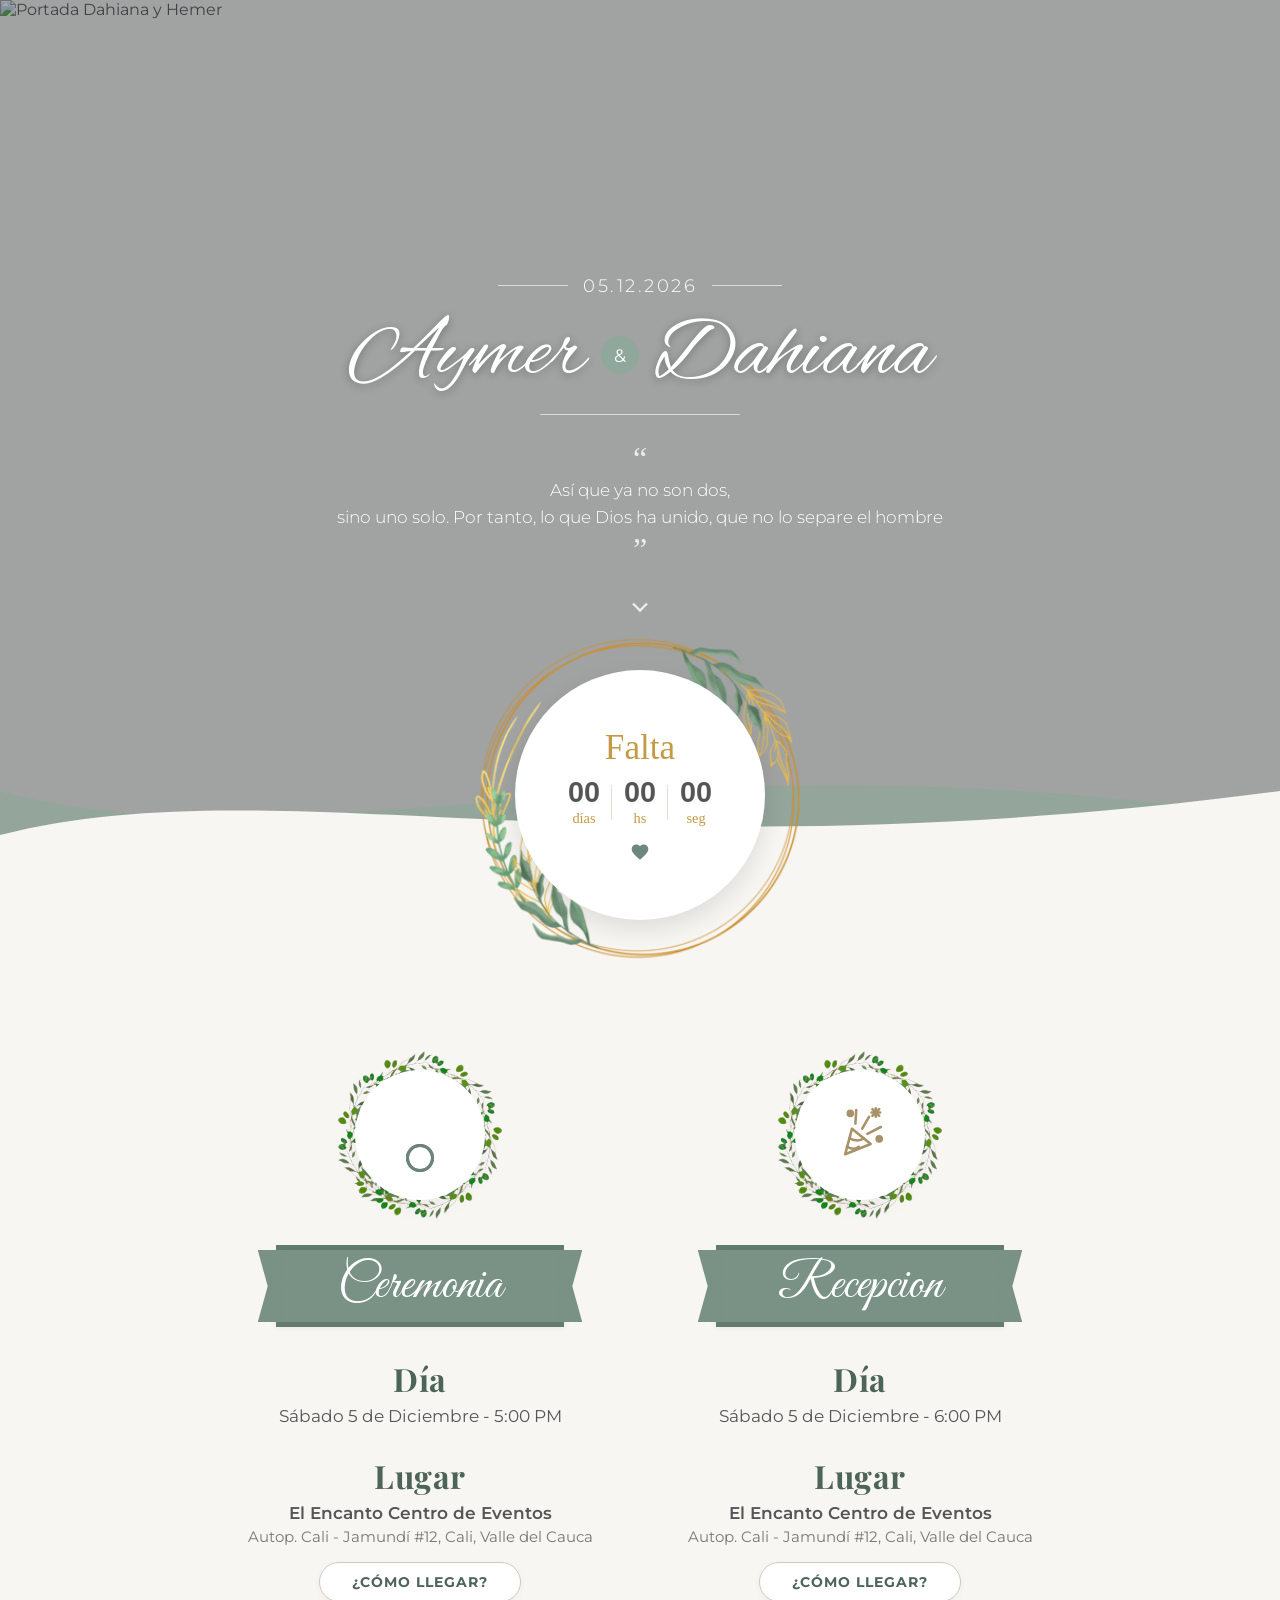
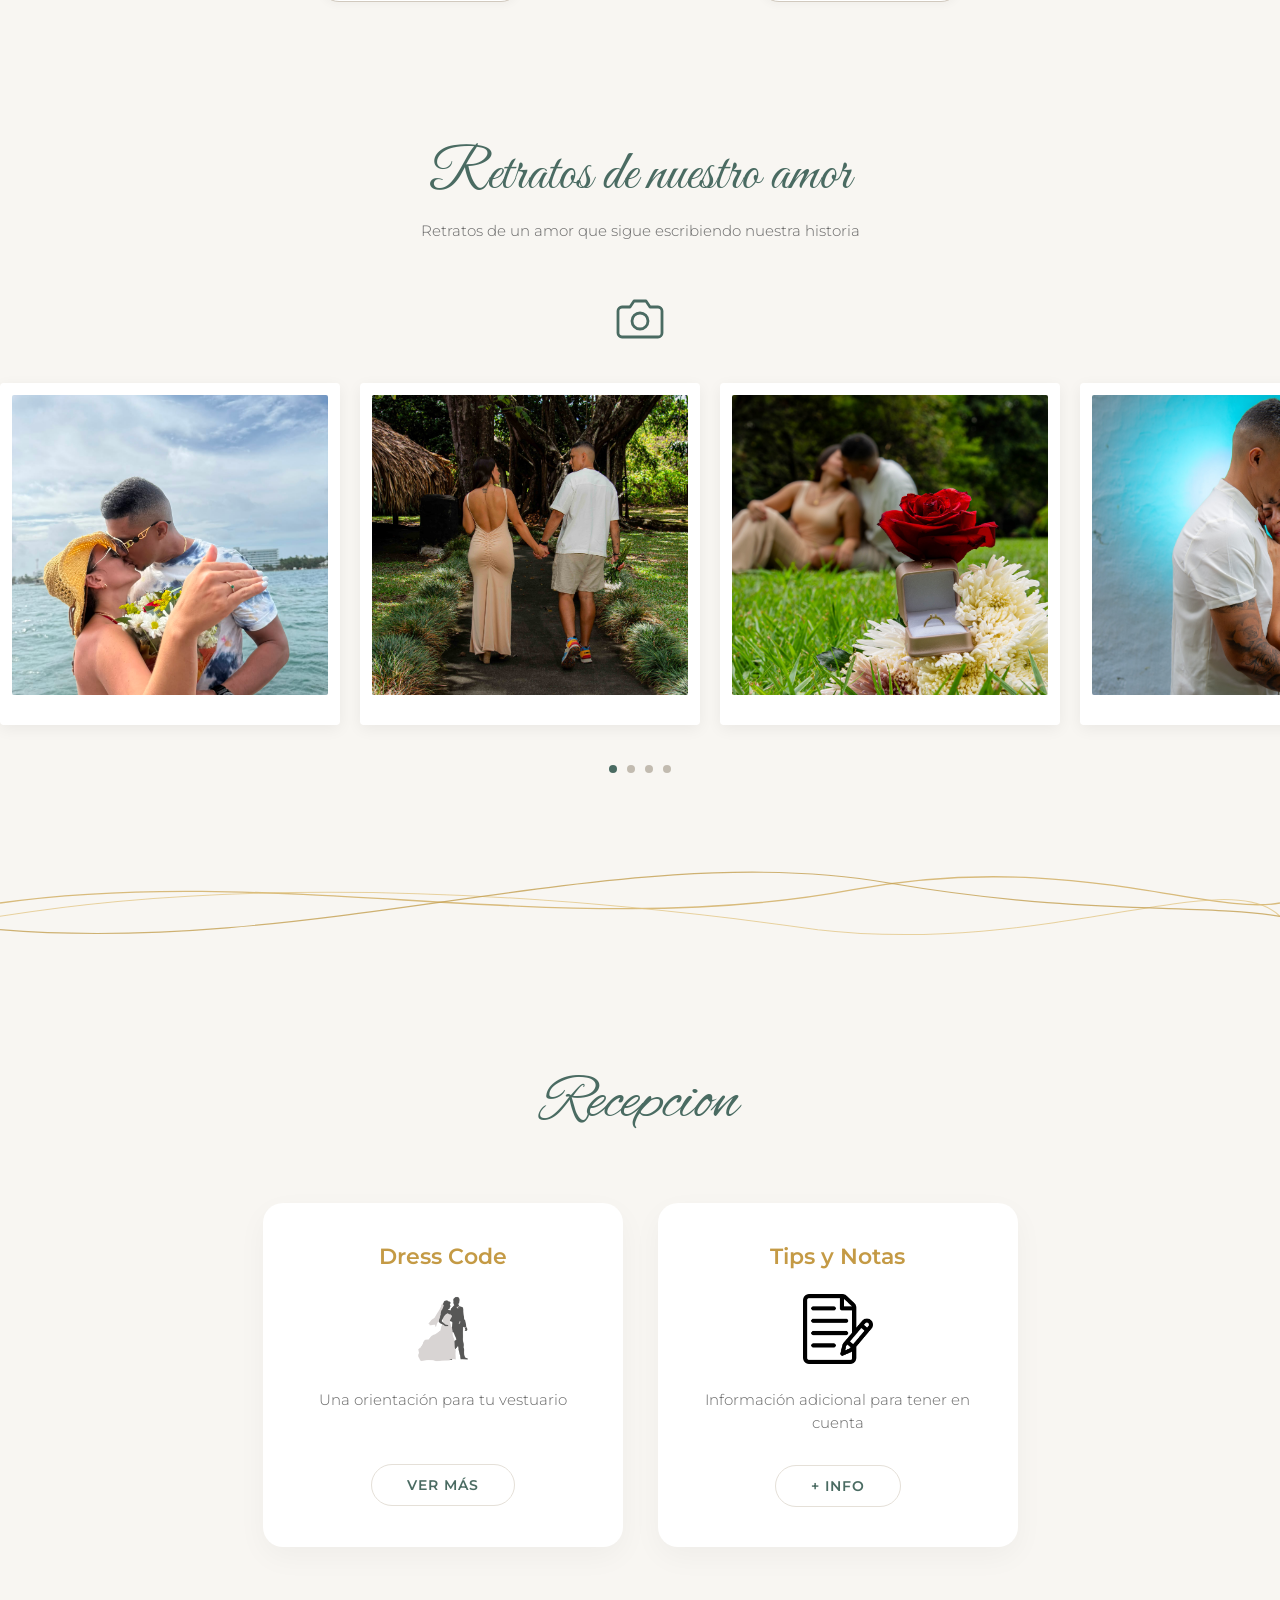
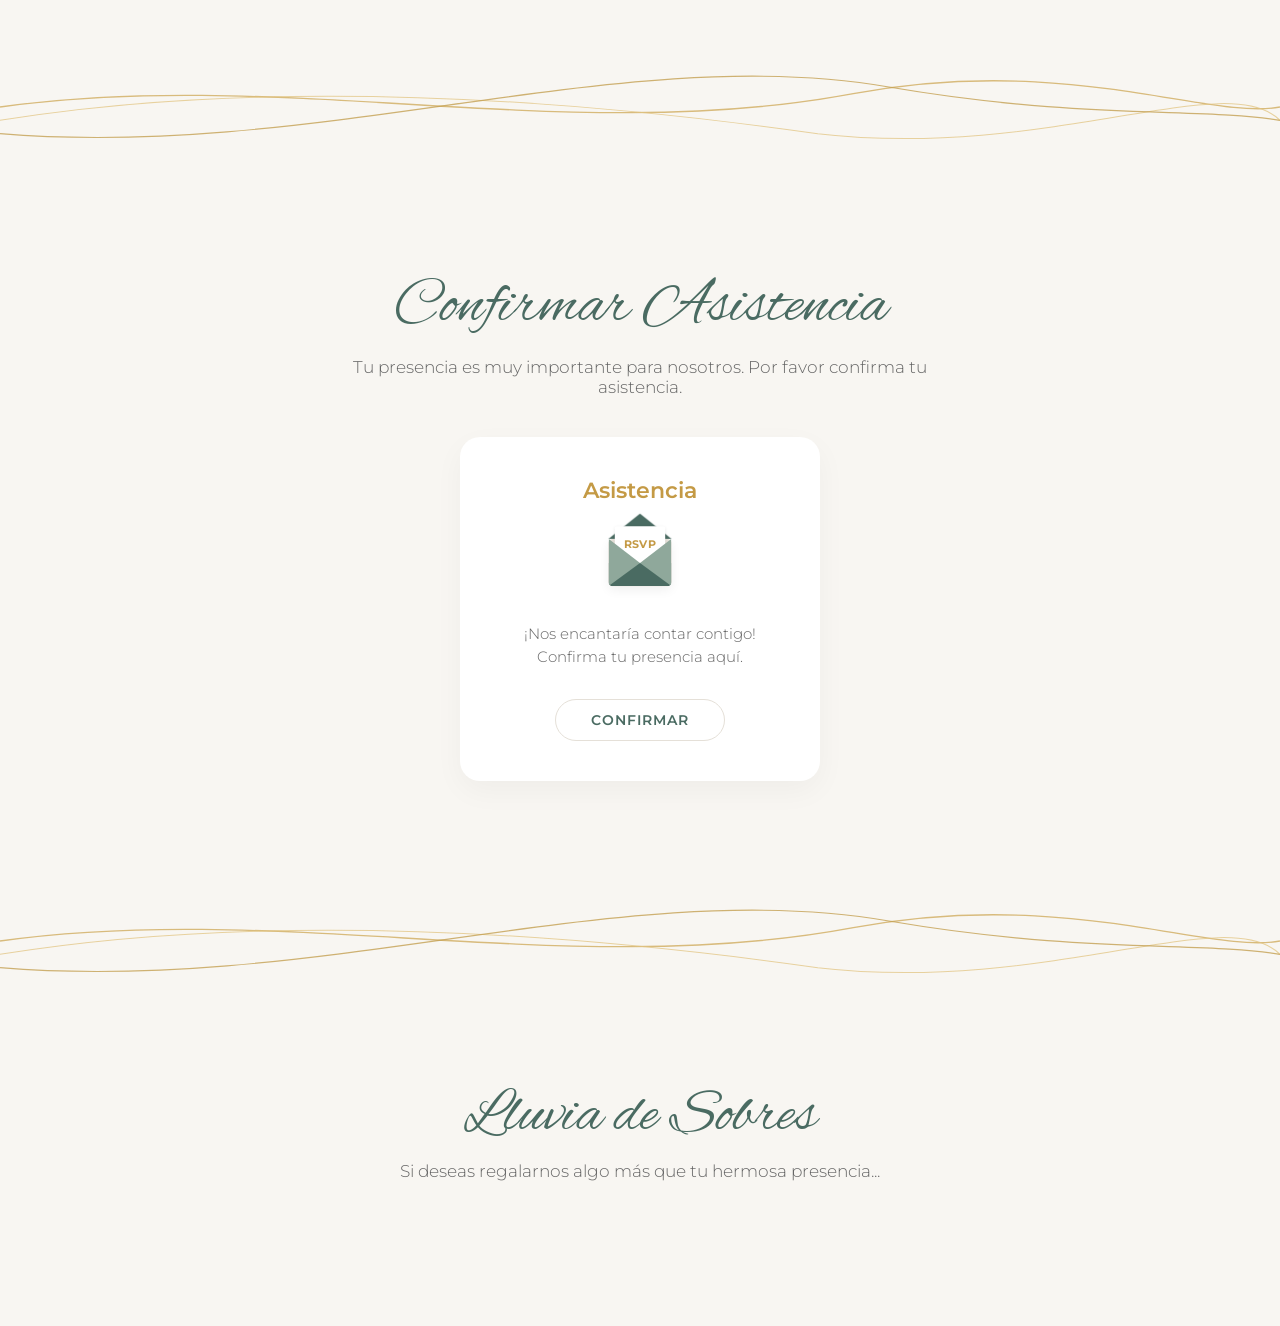
==== commit 6021b670: "......." ====
--- a/Invitacion dahiana/front/bosquejo.html
+++ b/Invitacion dahiana/front/bosquejo.html
@@ -24,7 +24,7 @@
 <section class="hero-cover">
 
 
-    <img src="../fotos_boda/foto principal.jpeg" alt="Portada Dahiana y Hemer" class="hero-single-img">
+    <img src="../fotos_boda/fotoprincipal.jpeg" alt="Portada Dahiana y Hemer" class="hero-single-img">
 
     <div class="overlay"></div>
 
@@ -116,7 +116,7 @@
             <!-- TARJETA 1: CEREMONIA -->
             <div class="event-card">
                 <div class="circle-wrapper">
-                    <img src="../fotos_boda/marco2.png" alt="Marco Ceremonia" class="circle-frame">
+                    <img src="../public/fotos_boda/marco2.png" alt="Marco Ceremonia" class="circle-frame">
                     <div class="icon-circle">
                         <div class="ceremony-anim-container">
                             <svg class="heart-line-svg" viewBox="0 0 100 80">
@@ -153,7 +153,7 @@
             <!-- TARJETA 2: FIESTA -->
             <div class="event-card">
                 <div class="circle-wrapper">
-                    <img src="../fotos_boda/marco2.png" alt="Marco Fiesta" class="circle-frame">
+                    <img src="../public/fotos_boda/marco2.png" alt="Marco Fiesta" class="circle-frame">
                     <div class="icon-circle">
                         <div class="popper-container">
                             <svg class="party-popper-svg" viewBox="0 0 100 100" fill="none" stroke="#A89269" stroke-width="3" stroke-linecap="round" stroke-linejoin="round">
@@ -217,14 +217,14 @@
 
         <div class="carousel-container" id="carouselContainer">
             <div class="carousel-track" id="carouselTrack">
-                <div class="photo-card"><img src="../fotos_boda/WhatsApp Image 2026-09-07 at 1.26.40 PM.jpeg"Boda 1"></div>
-                <div class="photo-card"><img src="../fotos_boda/IMG_0559.JPG.jpeg"Boda 3"></div>
-                <div class="photo-card"><img src="../fotos_boda/IMG_0561.JPG.jpeg"Boda 4"></div>
+                <div class="photo-card"><img src="../public/fotos_boda/WhatsApp Image 2026-09-07 at 1.26.40 PM.jpeg"Boda 1"></div>
+                <div class="photo-card"><img src="../public/fotos_boda/IMG_0559.JPG.jpeg"Boda 3"></div>
+                <div class="photo-card"><img src="../public/fotos_boda/IMG_0561.JPG.jpeg"Boda 4"></div>
 
                 <!-- Duplicado exacto para el efecto infinito -->
-                <div class="photo-card"><img src="../fotos_boda/IMG_0624.JPG.jpeg"Boda 1"></div>
-                <div class="photo-card"><img src="../fotos_boda/WhatsApp Image 2026-09-07 at 1.26.40 PM.jpeg"Boda 2"></div>
-                <div class="photo-card"><img src="../fotos_boda/IMG_0559.JPG.jpeg"Boda 4"></div>
+                <div class="photo-card"><img src="../public/fotos_boda/IMG_0624.JPG.jpeg"Boda 1"></div>
+                <div class="photo-card"><img src="../public/fotos_boda/WhatsApp Image 2026-09-07 at 1.26.40 PM.jpeg"Boda 2"></div>
+                <div class="photo-card"><img src="../public/fotos_boda/IMG_0559.JPG.jpeg"Boda 4"></div>
             </div>
         </div>
 
@@ -330,7 +330,7 @@
             
             <!-- Ruta de imagen modificable -->
             <div class="card-icon-wrapper">
-                <img src="../fotos_boda/novios.png" alt="Dress Code" class="card-custom-icon">
+                <img src="../public/fotos_boda/novios.png" alt="Dress Code" class="card-custom-icon">
             </div>
 
             <p class="card-text">Una orientación para tu vestuario</p>
@@ -344,7 +344,7 @@
             
             <!-- Ruta de imagen modificable -->
             <div class="card-icon-wrapper">
-                <img src="../fotos_boda/notas.png" alt="Tips y Notas" class="card-custom-icon">
+                <img src="../public/fotos_boda/notas.png" alt="Tips y Notas" class="card-custom-icon">
             </div>
 
             <p class="card-text">Información adicional para tener en cuenta</p>
@@ -369,7 +369,7 @@
         
         <!-- Espacio reservado para tu imagen personalizada -->
         <div class="modal-image-container">
-            <img src="../fotos_boda/trajeyvestido.png" alt="Ilustración Dress Code" class="modal-custom-img">
+            <img src="../public/fotos_boda/trajeyvestido.png" alt="Ilustración Dress Code" class="modal-custom-img">
         </div>
 
         <h2 class="modal-title-cursive">Formal</h2>
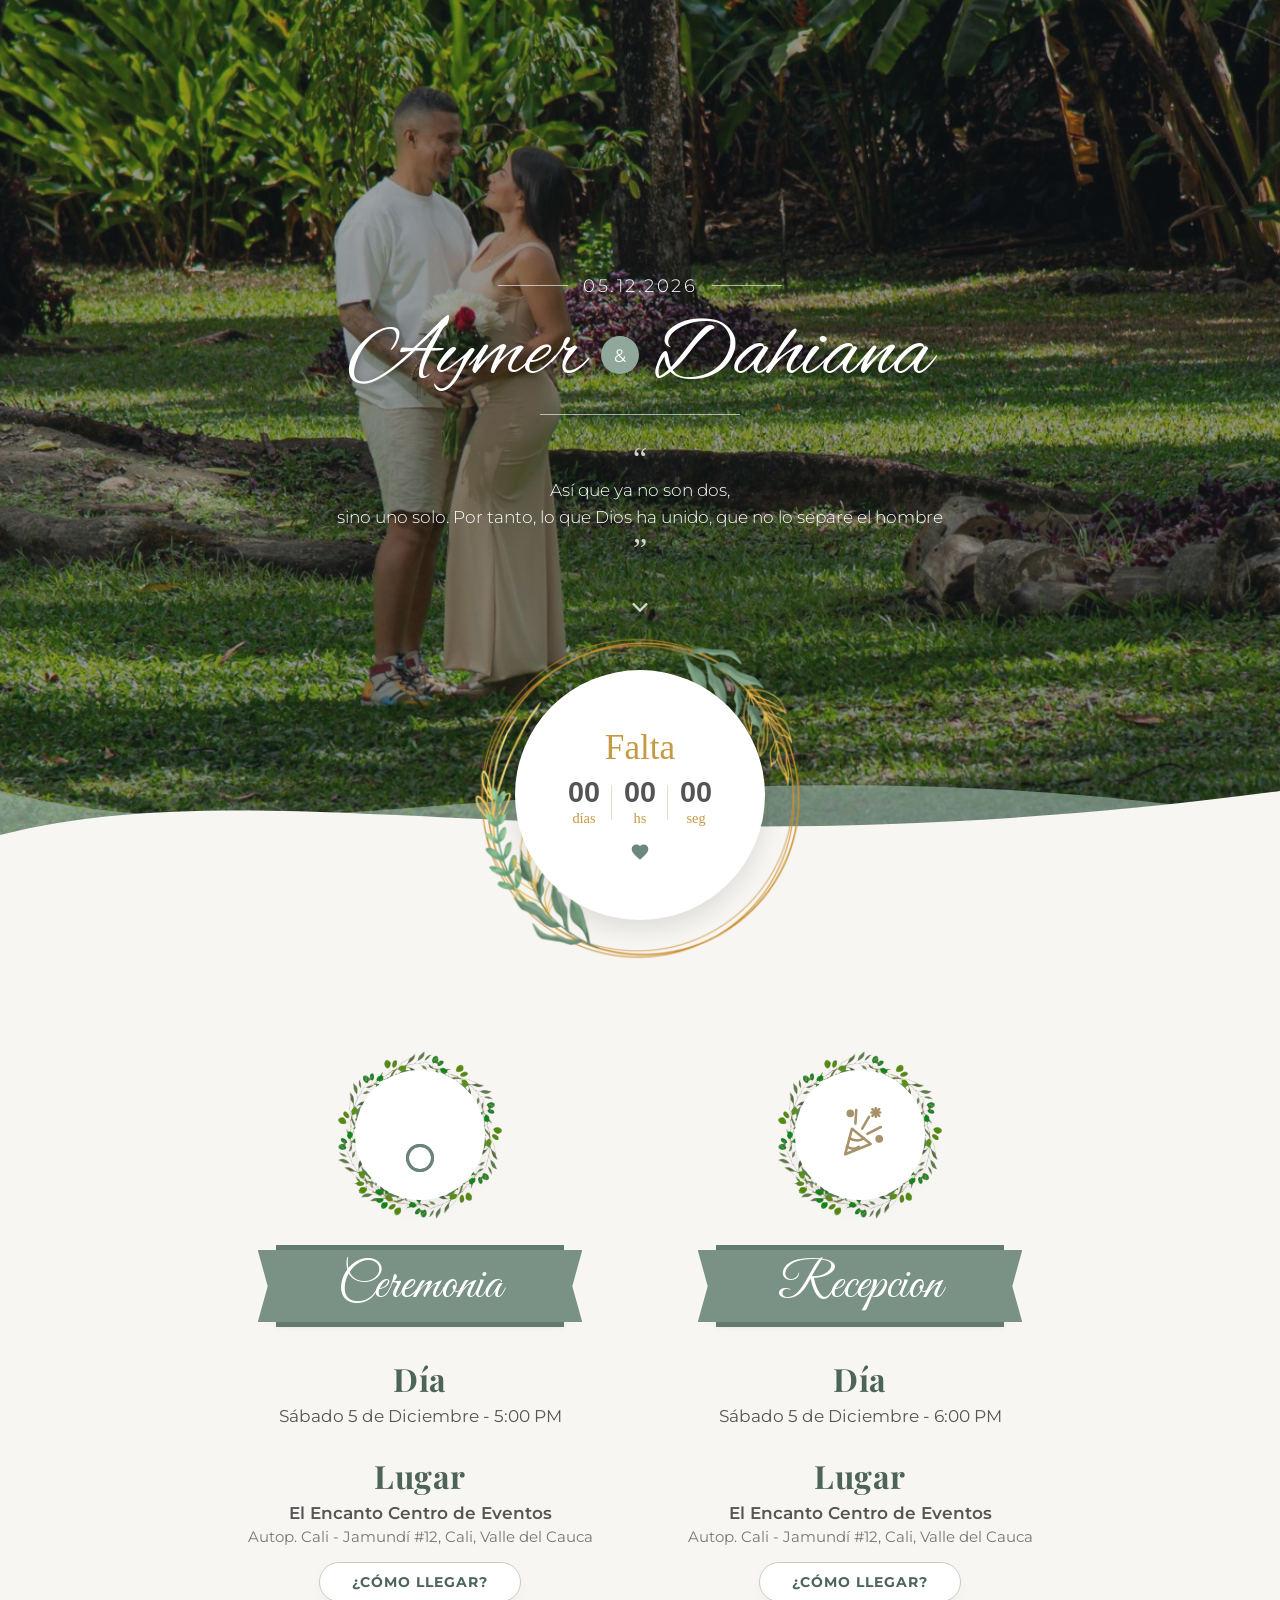
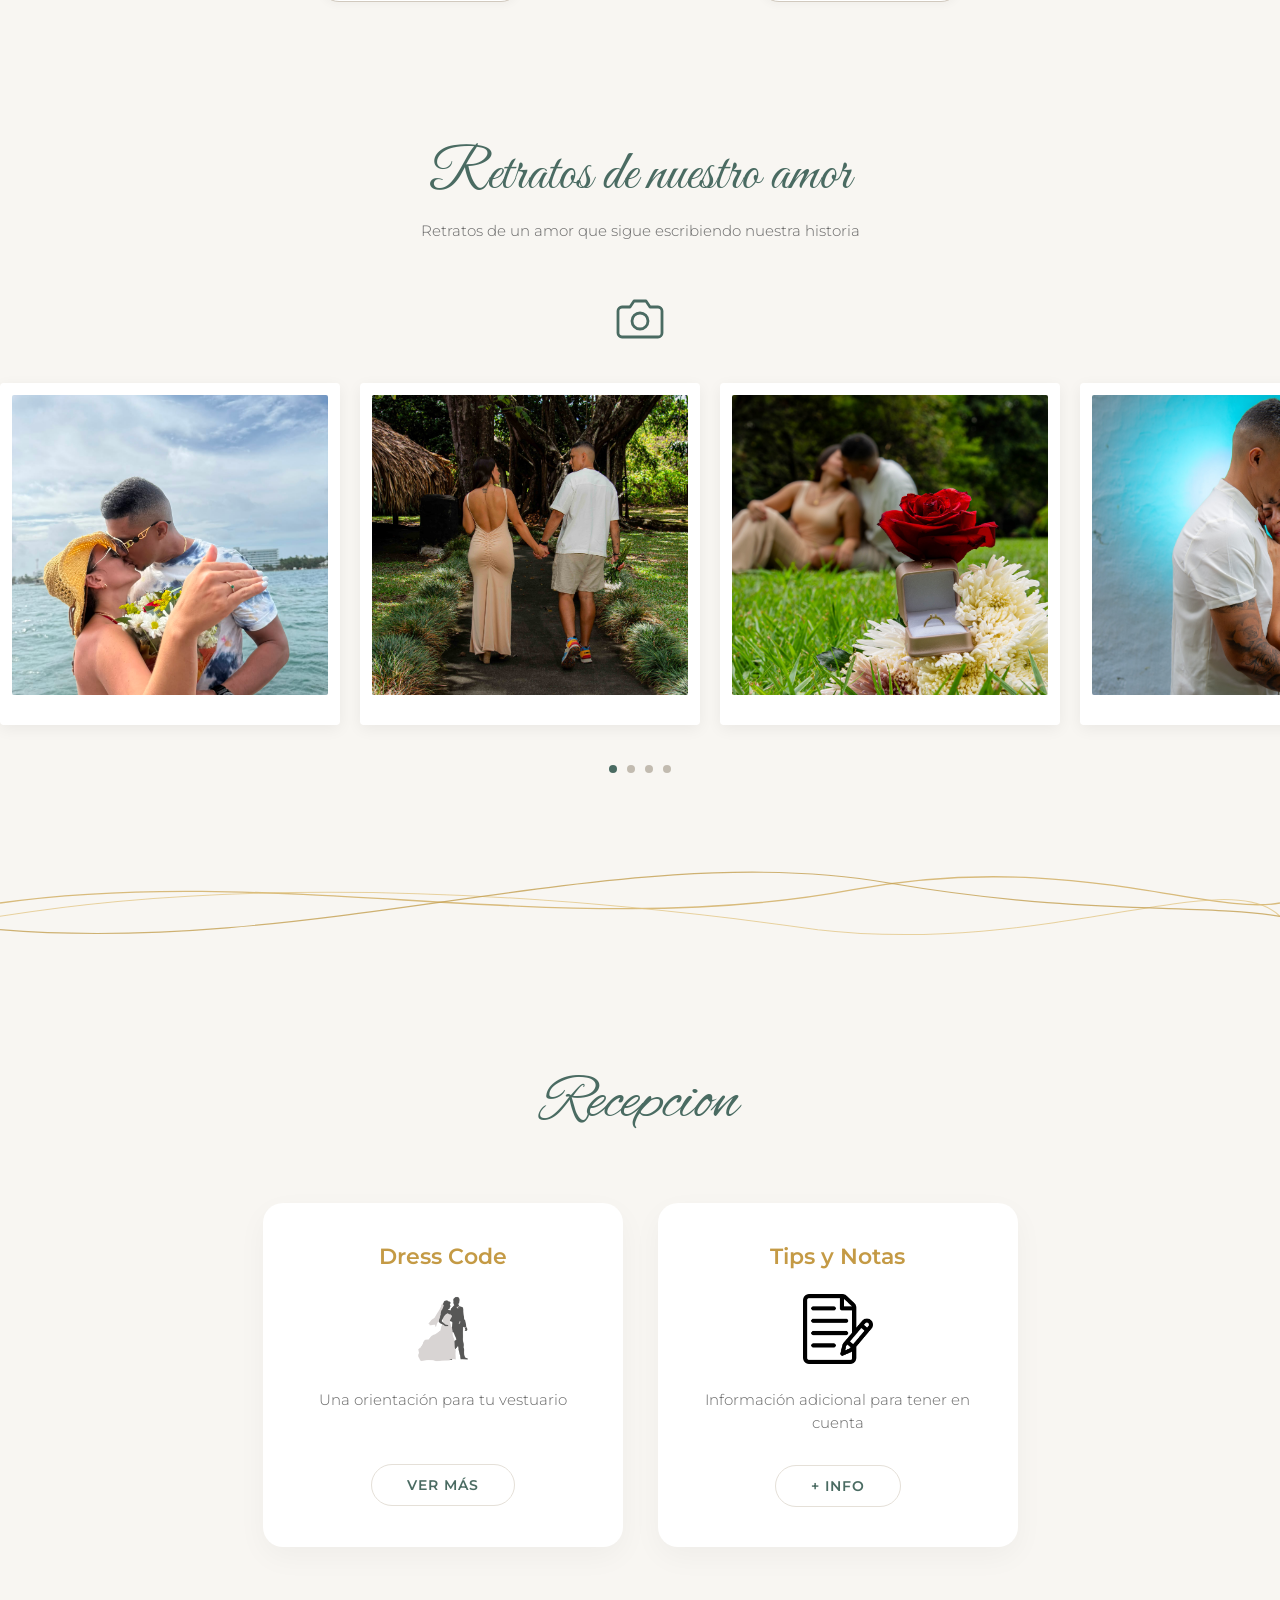
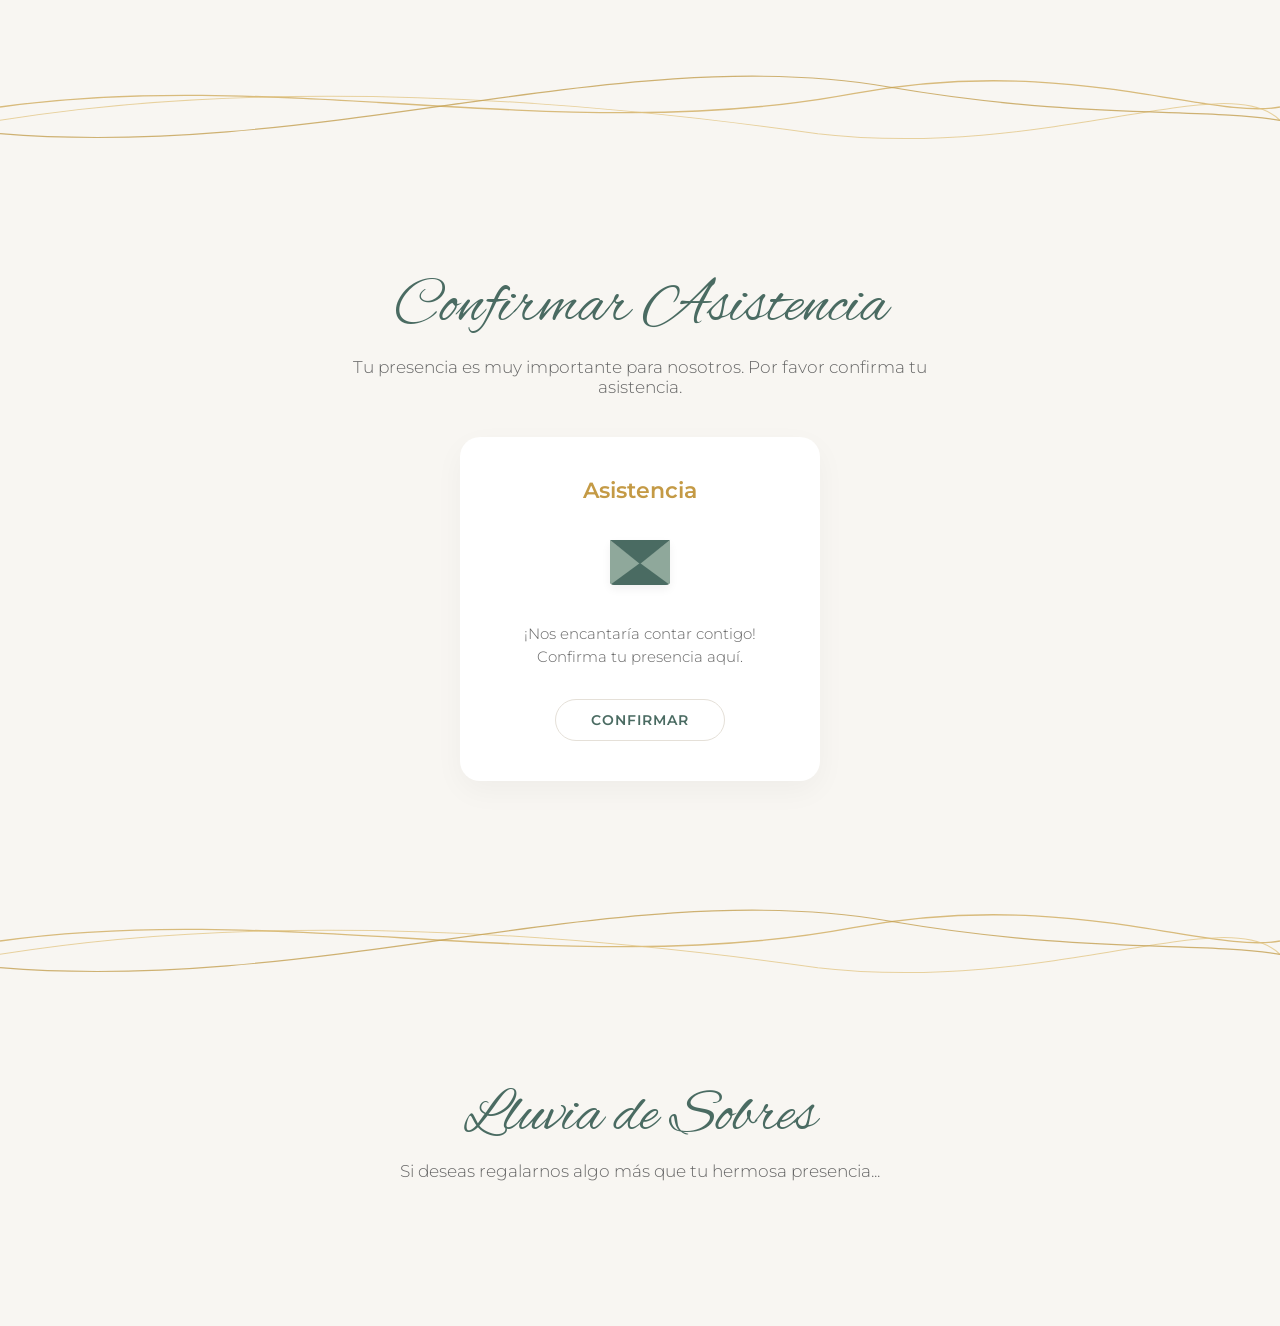
==== commit 4eebc7e4: "finalDespliegue" ====
--- a/Invitacion dahiana/front/bosquejo.html
+++ b/Invitacion dahiana/front/bosquejo.html
@@ -24,7 +24,7 @@
 <section class="hero-cover">
 
 
-    <img src="../fotos_boda/fotoprincipal.jpeg" alt="Portada Dahiana y Hemer" class="hero-single-img">
+    <img src="../public/fotos_boda/fotoprincipal.jpeg" alt="Portada Dahiana y Hemer" class="hero-single-img">
 
     <div class="overlay"></div>
 
@@ -217,14 +217,14 @@
 
         <div class="carousel-container" id="carouselContainer">
             <div class="carousel-track" id="carouselTrack">
-                <div class="photo-card"><img src="../public/fotos_boda/WhatsApp Image 2026-09-07 at 1.26.40 PM.jpeg"Boda 1"></div>
-                <div class="photo-card"><img src="../public/fotos_boda/IMG_0559.JPG.jpeg"Boda 3"></div>
-                <div class="photo-card"><img src="../public/fotos_boda/IMG_0561.JPG.jpeg"Boda 4"></div>
+                <div class="photo-card"><img src="../public/fotos_boda/Foto.jpeg"Boda 1"></div>
+                <div class="photo-card"><img src="../public/fotos_boda/IMG0559.jpeg"Boda 3"></div>
+                <div class="photo-card"><img src="../public/fotos_boda/IMG0561.jpeg"Boda 4"></div>
 
                 <!-- Duplicado exacto para el efecto infinito -->
-                <div class="photo-card"><img src="../public/fotos_boda/IMG_0624.JPG.jpeg"Boda 1"></div>
-                <div class="photo-card"><img src="../public/fotos_boda/WhatsApp Image 2026-09-07 at 1.26.40 PM.jpeg"Boda 2"></div>
-                <div class="photo-card"><img src="../public/fotos_boda/IMG_0559.JPG.jpeg"Boda 4"></div>
+                <div class="photo-card"><img src="../public/fotos_boda/IMG0624.jpeg"Boda 1"></div>
+                <div class="photo-card"><img src="../public/fotos_boda//Foto.jpeg"Boda 2"></div>
+                <div class="photo-card"><img src="../public/fotos_boda/IMG0559.jpeg"Boda 4"></div>
             </div>
         </div>
 
